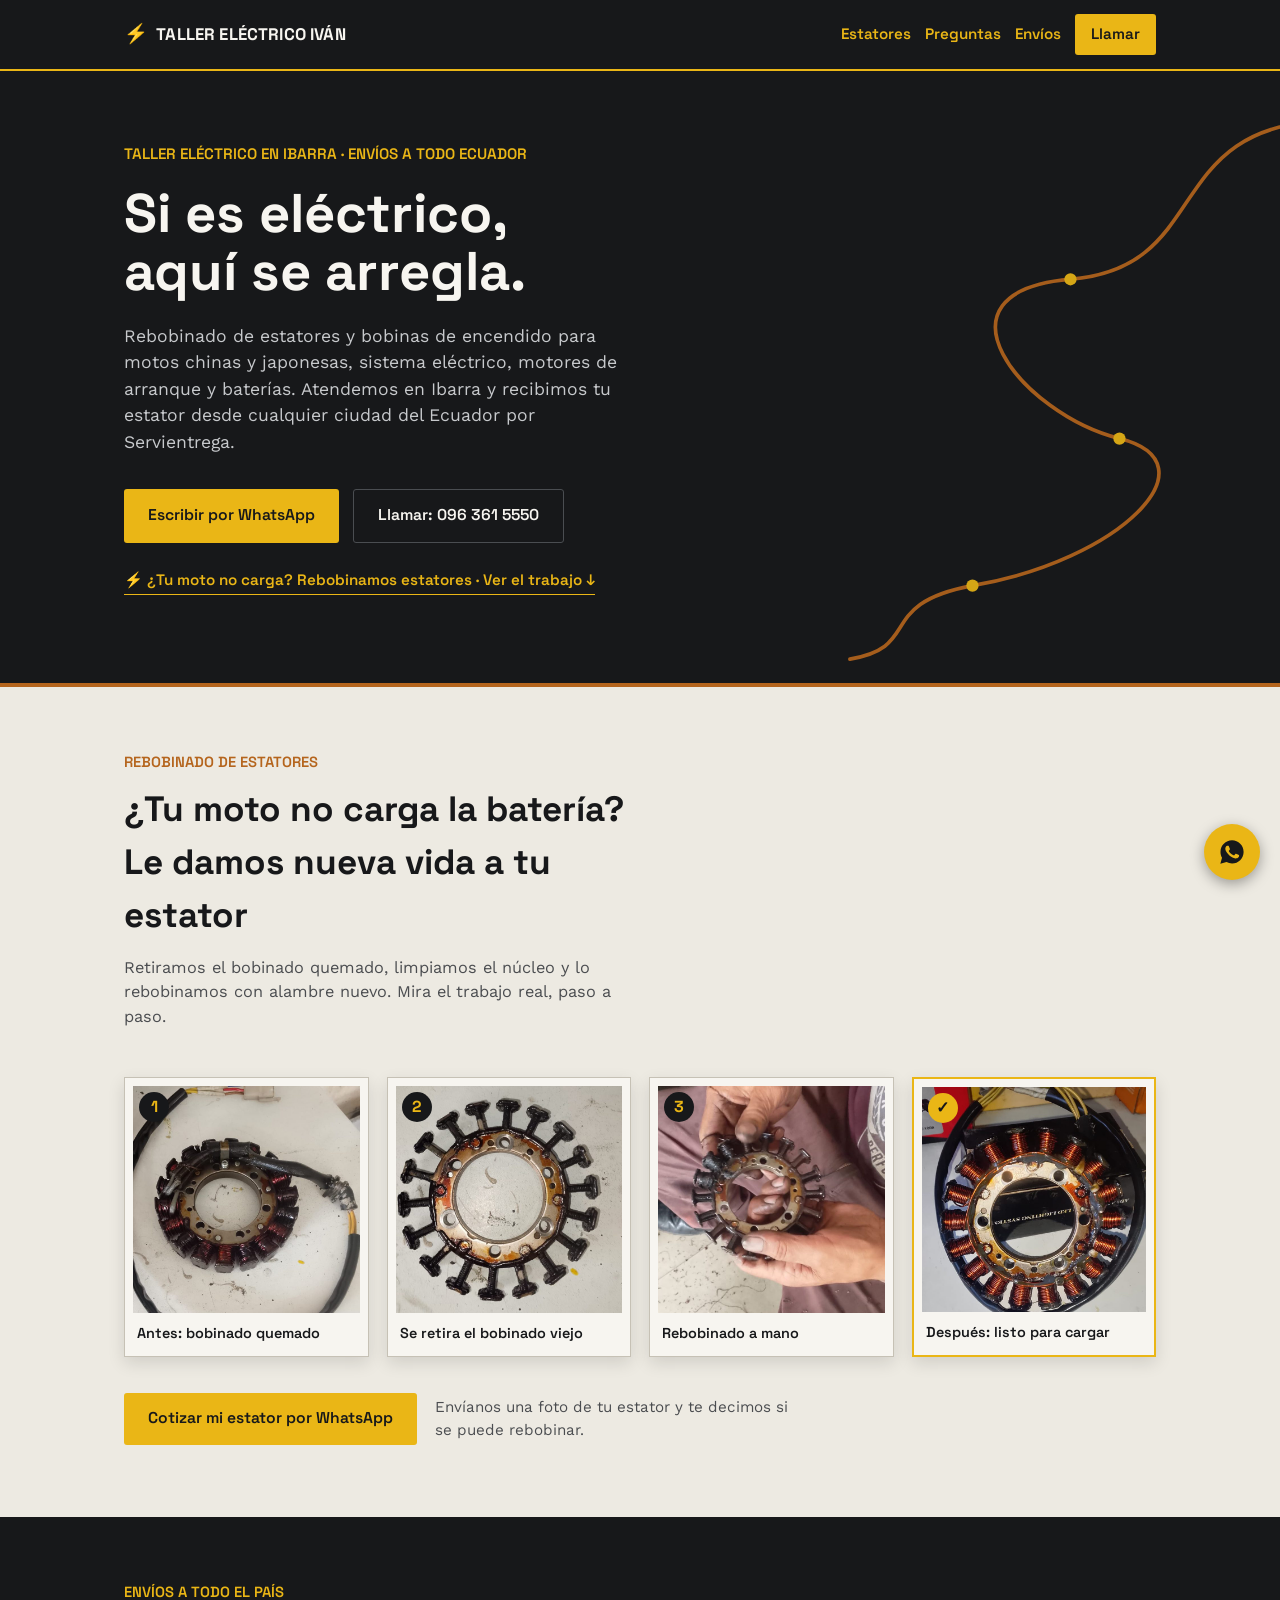
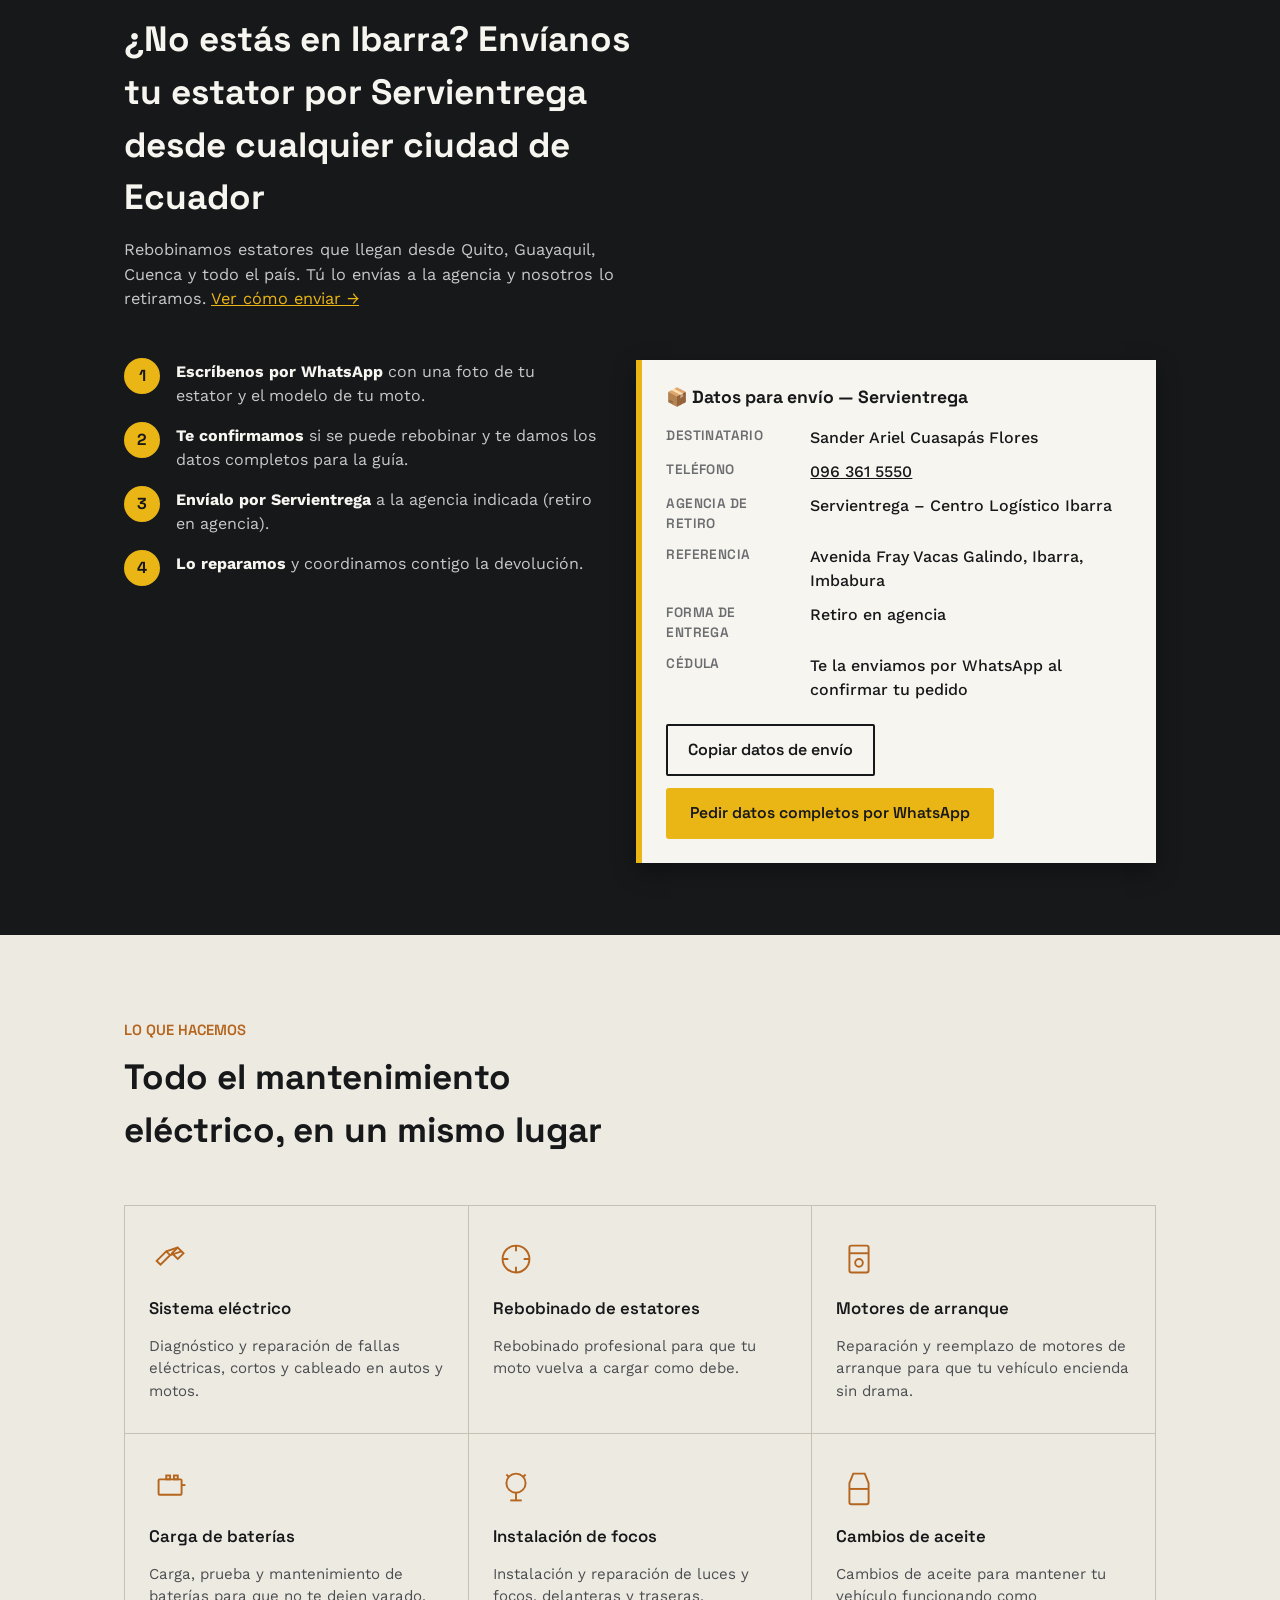
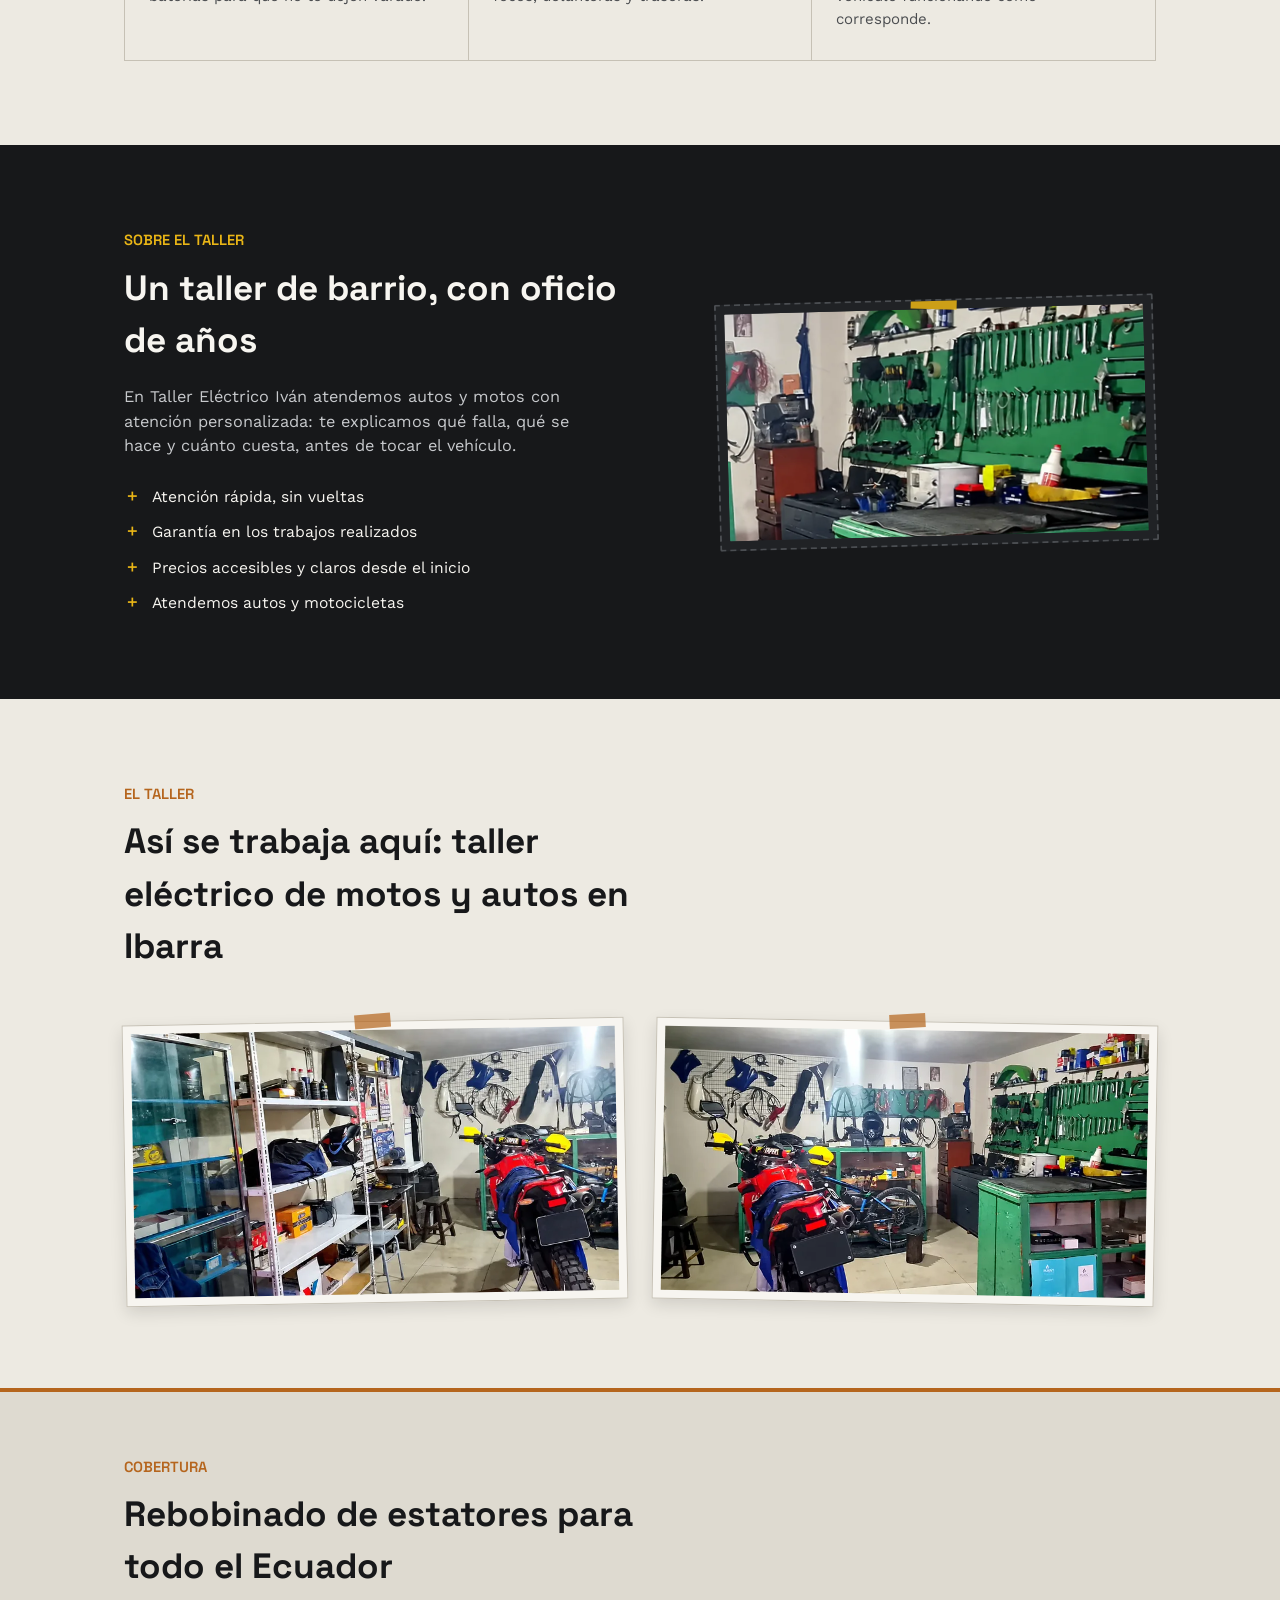
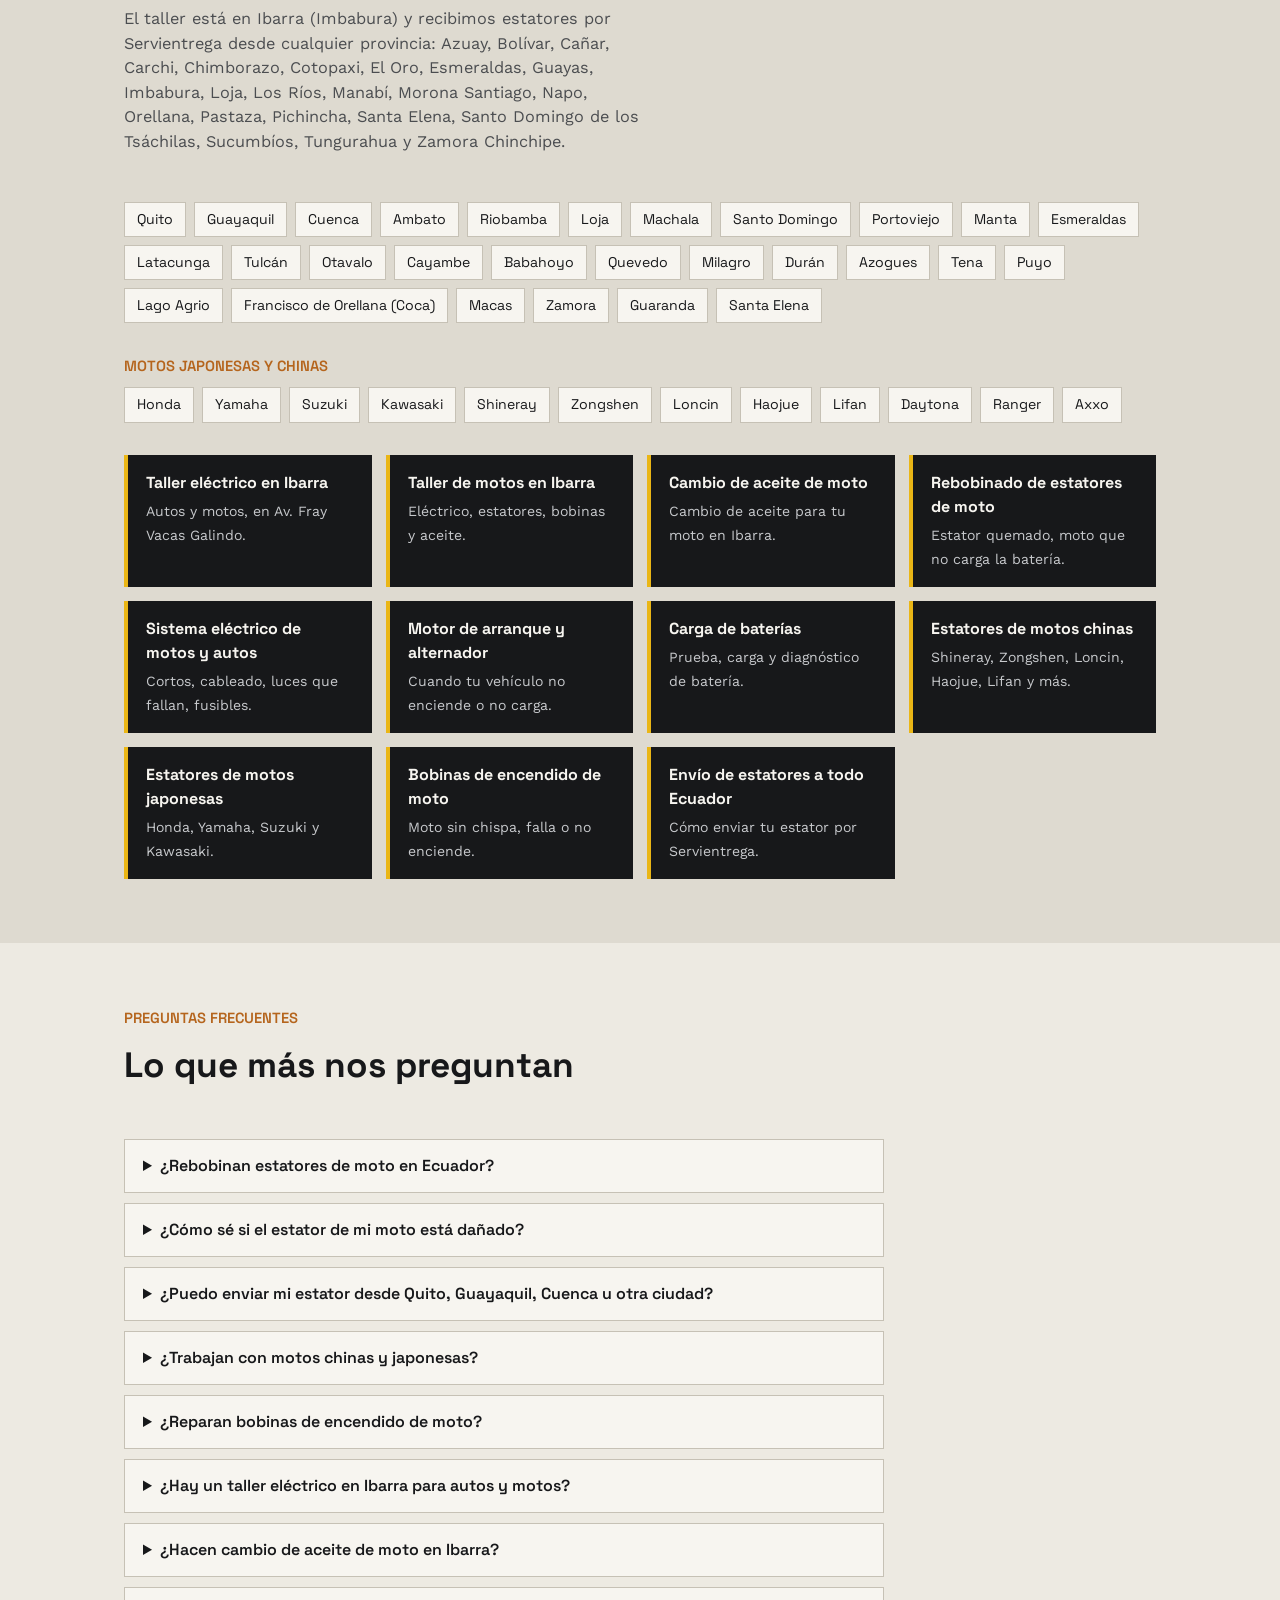
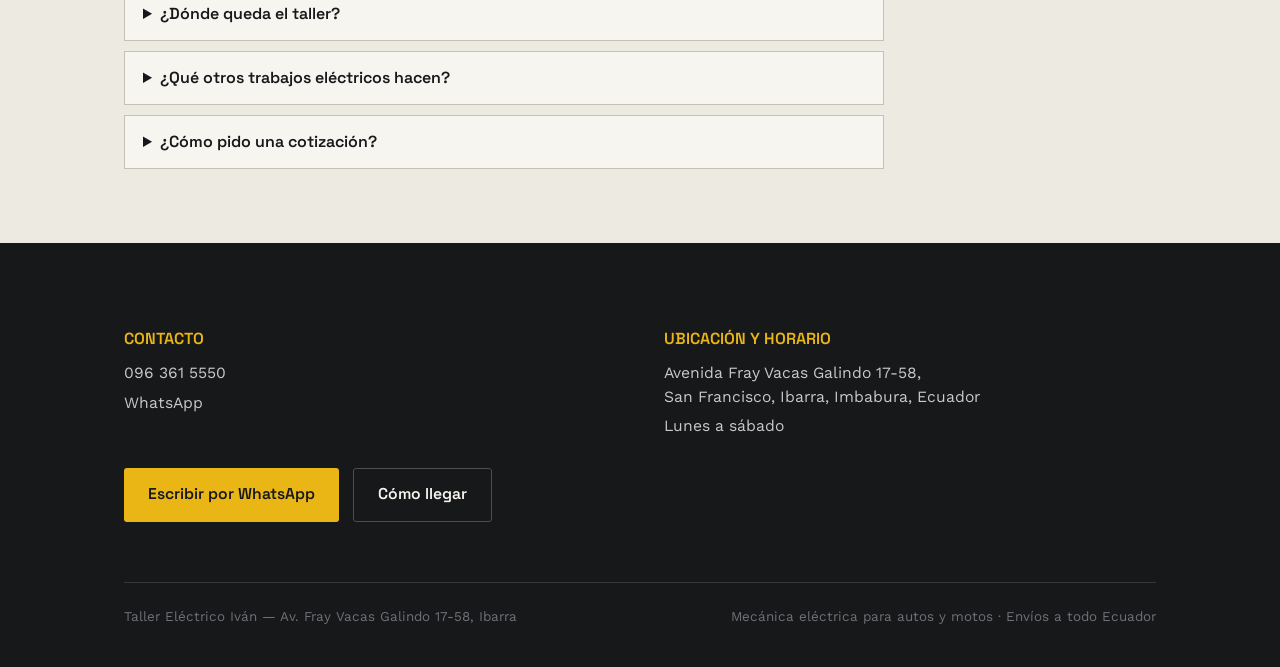
==== index.html @ 67269147 "Add files via upload" ====
<!DOCTYPE html>
<html lang="es">
<head>
<meta charset="UTF-8">
<meta name="viewport" content="width=device-width, initial-scale=1, viewport-fit=cover">
<title>Taller Eléctrico en Ibarra | Estatores, Bobinas y Aceite de Moto – Todo Ecuador</title>
<meta name="description" content="Taller eléctrico en Ibarra para autos y motos: rebobinado de estatores y bobinas de encendido (motos chinas y japonesas), cambio de aceite, envíos a todo Ecuador. También sistema eléctrico, sistema eléctrico de autos y motos, motores de arranque, alternadores y baterías. WhatsApp 096 361 5550.">
<meta name="robots" content="index, follow, max-image-preview:large, max-snippet:-1, max-video-preview:-1">
<link rel="canonical" href="https://autocontrolelectricoivan.online/">
<link rel="alternate" hreflang="es-EC" href="https://autocontrolelectricoivan.online/">
<link rel="alternate" hreflang="x-default" href="https://autocontrolelectricoivan.online/">
<meta name="geo.region" content="EC-I">
<meta name="geo.placename" content="Ibarra, Imbabura, Ecuador">
<meta name="theme-color" content="#17181A">
<meta property="og:type" content="website">
<meta property="og:locale" content="es_EC">
<meta property="og:site_name" content="Taller Eléctrico Iván">
<meta property="og:title" content="Taller Eléctrico en Ibarra | Estatores, Bobinas y Aceite de Moto – Todo Ecuador">
<meta property="og:description" content="Taller eléctrico en Ibarra para autos y motos: rebobinado de estatores y bobinas de encendido (motos chinas y japonesas), cambio de aceite, envíos a todo Ecuador. También sistema eléctrico, sistema eléctrico de autos y motos, motores de arranque, alternadores y baterías. WhatsApp 096 361 5550.">
<meta property="og:url" content="https://autocontrolelectricoivan.online/">
<meta property="og:image" content="https://autocontrolelectricoivan.online/images/og-taller-electrico-ivan.jpg">
<meta property="og:image:width" content="1200">
<meta property="og:image:height" content="630">
<meta property="og:image:alt" content="Taller Eléctrico Iván en Ibarra, Ecuador: herramientas y repuestos para motos y autos">
<meta name="twitter:card" content="summary_large_image">
<meta name="twitter:title" content="Taller Eléctrico en Ibarra | Estatores, Bobinas y Aceite de Moto – Todo Ecuador">
<meta name="twitter:description" content="Taller eléctrico en Ibarra para autos y motos: rebobinado de estatores y bobinas de encendido (motos chinas y japonesas), cambio de aceite, envíos a todo Ecuador. También sistema eléctrico, sistema eléctrico de autos y motos, motores de arranque, alternadores y baterías. WhatsApp 096 361 5550.">
<meta name="twitter:image" content="https://autocontrolelectricoivan.online/images/og-taller-electrico-ivan.jpg">
<link rel="icon" href="data:image/svg+xml,<svg xmlns=%22http://www.w3.org/2000/svg%22 viewBox=%220 0 100 100%22><text y=%22.9em%22 font-size=%2290%22>⚡</text></svg>">
<link rel="preconnect" href="https://fonts.googleapis.com">
<link rel="preconnect" href="https://fonts.gstatic.com" crossorigin>
<link href="https://fonts.googleapis.com/css2?family=Space+Grotesk:wght@500;600;700&family=Work+Sans:wght@400;500;600&display=swap" rel="stylesheet">
<link rel="stylesheet" href="style.css">
<script type="application/ld+json">{"@context":"https://schema.org","@graph":[{"@type":["AutoRepair","LocalBusiness"],"@id":"https://autocontrolelectricoivan.online/#negocio","name":"Taller Eléctrico Iván","alternateName":["Auto Control Eléctrico Iván","Taller Eléctrico Iván Ibarra"],"description":"Taller de mecánica eléctrica para autos y motos en Ibarra, Ecuador: rebobinado de estatores de moto con envíos a todo el país, sistema eléctrico, motores de arranque, alternadores, baterías, focos y cambios de aceite.","url":"https://autocontrolelectricoivan.online/","image":"https://autocontrolelectricoivan.online/images/og-taller-electrico-ivan.jpg","telephone":"+593963615550","priceRange":"$","address":{"@type":"PostalAddress","streetAddress":"Avenida Fray Vacas Galindo 17-58, San Francisco","addressLocality":"Ibarra","addressRegion":"Imbabura","addressCountry":"EC"},"areaServed":[{"@type":"City","name":"Ibarra"},{"@type":"Country","name":"Ecuador"},{"@type":"City","name":"Otavalo"},{"@type":"City","name":"Cotacachi"},{"@type":"City","name":"Atuntaqui"},{"@type":"City","name":"Urcuquí"},{"@type":"City","name":"Pimampiro"},{"@type":"City","name":"Tulcán"},{"@type":"City","name":"Cayambe"},{"@type":"AdministrativeArea","name":"Azuay, Ecuador"},{"@type":"AdministrativeArea","name":"Bolívar, Ecuador"},{"@type":"AdministrativeArea","name":"Cañar, Ecuador"},{"@type":"AdministrativeArea","name":"Carchi, Ecuador"},{"@type":"AdministrativeArea","name":"Chimborazo, Ecuador"},{"@type":"AdministrativeArea","name":"Cotopaxi, Ecuador"},{"@type":"AdministrativeArea","name":"El Oro, Ecuador"},{"@type":"AdministrativeArea","name":"Esmeraldas, Ecuador"},{"@type":"AdministrativeArea","name":"Guayas, Ecuador"},{"@type":"AdministrativeArea","name":"Imbabura, Ecuador"},{"@type":"AdministrativeArea","name":"Loja, Ecuador"},{"@type":"AdministrativeArea","name":"Los Ríos, Ecuador"},{"@type":"AdministrativeArea","name":"Manabí, Ecuador"},{"@type":"AdministrativeArea","name":"Morona Santiago, Ecuador"},{"@type":"AdministrativeArea","name":"Napo, Ecuador"},{"@type":"AdministrativeArea","name":"Orellana, Ecuador"},{"@type":"AdministrativeArea","name":"Pastaza, Ecuador"},{"@type":"AdministrativeArea","name":"Pichincha, Ecuador"},{"@type":"AdministrativeArea","name":"Santa Elena, Ecuador"},{"@type":"AdministrativeArea","name":"Santo Domingo de los Tsáchilas, Ecuador"},{"@type":"AdministrativeArea","name":"Sucumbíos, Ecuador"},{"@type":"AdministrativeArea","name":"Tungurahua, Ecuador"},{"@type":"AdministrativeArea","name":"Zamora Chinchipe, Ecuador"}],"knowsAbout":["Taller eléctrico en Ibarra","Cambio de aceite de moto","Rebobinado de estatores de moto","Estatores de motos chinas","Estatores de motos japonesas","Bobinas de encendido de moto","Sistema eléctrico de motos","Sistema eléctrico automotriz","Motores de arranque","Alternadores","Carga de baterías"],"hasOfferCatalog":{"@type":"OfferCatalog","name":"Servicios de mecánica eléctrica","itemListElement":[{"@type":"Offer","itemOffered":{"@type":"Service","name":"Rebobinado de estatores de moto","url":"https://autocontrolelectricoivan.online/rebobinado-de-estatores-motos-ecuador"}},{"@type":"Offer","itemOffered":{"@type":"Service","name":"Cambio de aceite de moto","url":"https://autocontrolelectricoivan.online/cambio-de-aceite-motos-ibarra"}},{"@type":"Offer","itemOffered":{"@type":"Service","name":"Estatores de motos chinas","url":"https://autocontrolelectricoivan.online/estatores-motos-chinas-ecuador"}},{"@type":"Offer","itemOffered":{"@type":"Service","name":"Estatores de motos japonesas","url":"https://autocontrolelectricoivan.online/estatores-motos-japonesas-honda-yamaha-suzuki"}},{"@type":"Offer","itemOffered":{"@type":"Service","name":"Bobinas de encendido de moto","url":"https://autocontrolelectricoivan.online/bobinas-de-encendido-motos-ecuador"}},{"@type":"Offer","itemOffered":{"@type":"Service","name":"Reparación del sistema eléctrico de motos y autos","url":"https://autocontrolelectricoivan.online/reparacion-sistema-electrico-motos-autos-ibarra"}},{"@type":"Offer","itemOffered":{"@type":"Service","name":"Reparación de motores de arranque y alternadores","url":"https://autocontrolelectricoivan.online/motor-de-arranque-alternador-reparacion-ibarra"}},{"@type":"Offer","itemOffered":{"@type":"Service","name":"Carga y prueba de baterías","url":"https://autocontrolelectricoivan.online/carga-de-baterias-motos-autos-ibarra"}},{"@type":"Offer","itemOffered":{"@type":"Service","name":"Envíos de estatores a todo Ecuador por Servientrega","url":"https://autocontrolelectricoivan.online/envio-de-estatores-a-todo-ecuador"}}]}},{"@type":"WebSite","@id":"https://autocontrolelectricoivan.online/#web","url":"https://autocontrolelectricoivan.online/","name":"Taller Eléctrico Iván","inLanguage":"es-EC","publisher":{"@id":"https://autocontrolelectricoivan.online/#negocio"}}]}</script>
<script type="application/ld+json">{"@context":"https://schema.org","@type":"FAQPage","mainEntity":[{"@type":"Question","name":"¿Rebobinan estatores de moto en Ecuador?","acceptedAnswer":{"@type":"Answer","text":"Sí. En Taller Eléctrico Iván, en Ibarra, retiramos el bobinado quemado, limpiamos el núcleo y rebobinamos el estator con alambre nuevo. También recibimos estatores de otras ciudades por Servientrega."}},{"@type":"Question","name":"¿Cómo sé si el estator de mi moto está dañado?","acceptedAnswer":{"@type":"Answer","text":"Los síntomas más comunes son: la batería se descarga sola, las luces bajan de intensidad o parpadean, la moto se apaga o no enciende, y el regulador se calienta de más. Con una prueba de continuidad y voltaje se confirma si el estator tiene la falla."}},{"@type":"Question","name":"¿Puedo enviar mi estator desde Quito, Guayaquil, Cuenca u otra ciudad?","acceptedAnswer":{"@type":"Answer","text":"Sí. Atendemos a todo el Ecuador: nos escribes por WhatsApp con una foto del estator, confirmamos si se puede rebobinar, lo envías por Servientrega (retiro en agencia) y coordinamos la devolución."}},{"@type":"Question","name":"¿Trabajan con motos chinas y japonesas?","acceptedAnswer":{"@type":"Answer","text":"Sí. Rebobinamos estatores y revisamos bobinas de encendido de motos japonesas (Honda, Yamaha, Suzuki, Kawasaki) y chinas (Shineray, Zongshen, Loncin, Haojue, Lifan, Daytona, Ranger y otras)."}},{"@type":"Question","name":"¿Reparan bobinas de encendido de moto?","acceptedAnswer":{"@type":"Answer","text":"Sí. Si tu moto no tiene chispa, falla o no enciende, revisamos la bobina de encendido y te decimos si se repara o conviene cambiarla."}},{"@type":"Question","name":"¿Hay un taller eléctrico en Ibarra para autos y motos?","acceptedAnswer":{"@type":"Answer","text":"Sí. Taller Eléctrico Iván está en la Avenida Fray Vacas Galindo 17-58, sector San Francisco, Ibarra. Atendemos sistema eléctrico, arranques, alternadores, baterías, luces, estatores, bobinas y cambios de aceite."}},{"@type":"Question","name":"¿Hacen cambio de aceite de moto en Ibarra?","acceptedAnswer":{"@type":"Answer","text":"Sí, hacemos cambios de aceite para motos. Escríbenos por WhatsApp y te confirmamos qué aceites hay disponibles y el costo."}},{"@type":"Question","name":"¿Dónde queda el taller?","acceptedAnswer":{"@type":"Answer","text":"En Avenida Fray Vacas Galindo 17-58, San Francisco, Ibarra, Imbabura, Ecuador. Atendemos autos y motos en persona y estatores de todo el país por envío."}},{"@type":"Question","name":"¿Qué otros trabajos eléctricos hacen?","acceptedAnswer":{"@type":"Answer","text":"Reparación del sistema eléctrico de autos y motos (cortos y cableado), motores de arranque, alternadores, carga y prueba de baterías, instalación de focos y luces, pitos y cambios de aceite."}},{"@type":"Question","name":"¿Cómo pido una cotización?","acceptedAnswer":{"@type":"Answer","text":"Escríbenos por WhatsApp al 096 361 5550 con una foto de la pieza o del problema y el modelo de tu moto o carro. Te respondemos con el diagnóstico y el costo antes de reparar."}}]}</script>
</head>
<body>

<header class="nav">
  <div class="nav-inner">
    <a class="brand" href="/" style="text-decoration:none"><span class="bolt">⚡</span> TALLER ELÉCTRICO IVÁN</a>
    <a class="nav-link" href="#estatores">Estatores</a>
    <a class="nav-link nav-env" href="#preguntas">Preguntas</a>
    <a class="nav-link nav-env" href="#envios">Envíos</a>
    <a class="nav-call" href="tel:+593963615550">Llamar</a>
  </div>
</header>

<section class="hero pegboard">
  <div class="wrap hero-inner">
    <div class="eyebrow">TALLER ELÉCTRICO EN IBARRA · ENVÍOS A TODO ECUADOR</div>
    <h1 class="hero-title">Si es eléctrico, aquí se arregla.</h1>
    <p class="hero-sub">Rebobinado de estatores y bobinas de encendido para motos chinas y japonesas, sistema eléctrico, motores de arranque y baterías. Atendemos en Ibarra y recibimos tu estator desde cualquier ciudad del Ecuador por Servientrega.</p>
    <div class="hero-ctas">
      <a class="btn btn-primary" href="https://wa.me/593963615550?text=Hola%2C%20vengo%20de%20la%20p%C3%A1gina%20web%20y%20quiero%20consultar%20sobre%20un%20servicio" target="_blank" rel="noopener">Escribir por WhatsApp</a>
      <a class="btn btn-outline" href="tel:+593963615550">Llamar: 096 361 5550</a>
    </div>
    <a class="hero-stator" href="#estatores">⚡ ¿Tu moto no carga? Rebobinamos estatores · Ver el trabajo ↓</a>
  </div>
  <svg class="wire-svg" viewBox="0 0 400 500" preserveAspectRatio="xMaxYMid meet" xmlns="http://www.w3.org/2000/svg">
    <path class="wire-path" d="M 400 40 C 250 40, 300 160, 180 170 C 60 180, 140 280, 220 300 C 300 320, 220 400, 100 420 C 20 435, 60 470, 0 480"
      fill="none" stroke="#B5651D" stroke-width="3" stroke-linecap="round"/>
    <circle cx="180" cy="170" r="5" fill="#EAB616"/>
    <circle cx="220" cy="300" r="5" fill="#EAB616"/>
    <circle cx="100" cy="420" r="5" fill="#EAB616"/>
  </svg>
</section>

<section class="estatores" id="estatores">
  <div class="wrap">
    <div class="section-head">
      <div class="section-tag">REBOBINADO DE ESTATORES</div>
      <h2>¿Tu moto no carga la batería? Le damos nueva vida a tu estator</h2>
      <p class="est-lead">Retiramos el bobinado quemado, limpiamos el núcleo y lo rebobinamos con alambre nuevo. Mira el trabajo real, paso a paso.</p>
    </div>
    <div class="est-steps">
      <figure class="est-step"><span class="est-num">1</span><img src="images/estator-antes.jpg" alt="Estator de moto con el bobinado quemado antes del rebobinado" width="800" height="800" loading="eager"><figcaption>Antes: bobinado quemado</figcaption></figure>
      <figure class="est-step"><span class="est-num">2</span><img src="images/estator-desmontado.jpg" alt="Núcleo del estator limpio, sin el bobinado viejo" width="800" height="800" loading="lazy"><figcaption>Se retira el bobinado viejo</figcaption></figure>
      <figure class="est-step"><span class="est-num">3</span><img src="images/estator-proceso.jpg" alt="Manos del técnico trabajando en el rebobinado del estator" width="800" height="800" loading="lazy"><figcaption>Rebobinado a mano</figcaption></figure>
      <figure class="est-step est-final"><span class="est-num">✓</span><img src="images/estator-despues.jpg" alt="Estator rebobinado con alambre de cobre nuevo" width="800" height="800" loading="lazy"><figcaption>Después: listo para cargar</figcaption></figure>
    </div>
    <div class="est-cta">
      <a class="btn btn-primary" href="https://wa.me/593963615550?text=Hola%2C%20vengo%20de%20la%20p%C3%A1gina%20web%20y%20quiero%20que%20me%20rebobinen%20un%20estator" target="_blank" rel="noopener">Cotizar mi estator por WhatsApp</a>
      <span class="est-note">Envíanos una foto de tu estator y te decimos si se puede rebobinar.</span>
    </div>
  </div>
</section>

<section class="envios" id="envios">
  <div class="wrap">
    <div class="section-head">
      <div class="section-tag">ENVÍOS A TODO EL PAÍS</div>
      <h2>¿No estás en Ibarra? Envíanos tu estator por Servientrega desde cualquier ciudad de Ecuador</h2>
      <p class="est-lead">Rebobinamos estatores que llegan desde Quito, Guayaquil, Cuenca y todo el país. Tú lo envías a la agencia y nosotros lo retiramos. <a href="/envio-de-estatores-a-todo-ecuador" style="color:var(--amber)">Ver cómo enviar →</a></p>
    </div>
    <div class="env-grid">
      <ol class="env-steps">
        <li><strong>Escríbenos por WhatsApp</strong> con una foto de tu estator y el modelo de tu moto.</li>
        <li><strong>Te confirmamos</strong> si se puede rebobinar y te damos los datos completos para la guía.</li>
        <li><strong>Envíalo por Servientrega</strong> a la agencia indicada (retiro en agencia).</li>
        <li><strong>Lo reparamos</strong> y coordinamos contigo la devolución.</li>
      </ol>
      <div class="env-card" id="env-card">
        <h3>📦 Datos para envío — Servientrega</h3>
        <dl>
          <dt>Destinatario</dt><dd>Sander Ariel Cuasapás Flores</dd>
          <dt>Teléfono</dt><dd><a href="tel:+593963615550">096 361 5550</a></dd>
          <dt>Agencia de retiro</dt><dd>Servientrega – Centro Logístico Ibarra</dd>
          <dt>Referencia</dt><dd>Avenida Fray Vacas Galindo, Ibarra, Imbabura</dd>
          <dt>Forma de entrega</dt><dd>Retiro en agencia</dd>
          <dt>Cédula</dt><dd>Te la enviamos por WhatsApp al confirmar tu pedido</dd>
        </dl>
        <div class="env-actions">
          <button type="button" class="btn btn-outline-dark" id="copy-env">Copiar datos de envío</button>
          <a class="btn btn-primary" href="https://wa.me/593963615550?text=Hola%2C%20vengo%20de%20la%20p%C3%A1gina%20web%20y%20quiero%20enviar%20un%20estator%20por%20Servientrega.%20%C2%BFMe%20confirman%20los%20datos%3F" target="_blank" rel="noopener">Pedir datos completos por WhatsApp</a>
        </div>
      </div>
    </div>
  </div>
</section>

<section class="services">
  <div class="wrap">
    <div class="section-head">
      <div class="section-tag">LO QUE HACEMOS</div>
      <h2>Todo el mantenimiento eléctrico, en un mismo lugar</h2>
    </div>
    <div class="services-grid">

      <div class="service-card">
        <div class="tool-outline">
          <svg viewBox="0 0 48 48" fill="none" stroke="#B5651D" stroke-width="2"><path d="M8 26 L18 16 L22 20 L12 30 Z"/><path d="M24 18 L30 12 L36 18 L30 24 Z"/><line x1="18" y1="16" x2="30" y2="12"/><line x1="22" y1="20" x2="34" y2="16"/></svg>
        </div>
        <h3><a href="/reparacion-sistema-electrico-motos-autos-ibarra" style="text-decoration:none">Sistema eléctrico</a></h3>
        <p>Diagnóstico y reparación de fallas eléctricas, cortos y cableado en autos y motos.</p>
      </div>

      <div class="service-card">
        <div class="tool-outline">
          <svg viewBox="0 0 48 48" fill="none" stroke="#B5651D" stroke-width="2"><circle cx="24" cy="24" r="14"/><path d="M24 10 v6 M24 32 v6 M10 24 h6 M32 24 h6"/></svg>
        </div>
        <h3><a href="/rebobinado-de-estatores-motos-ecuador" style="text-decoration:none">Rebobinado de estatores</a></h3>
        <p>Rebobinado profesional para que tu moto vuelva a cargar como debe.</p>
      </div>

      <div class="service-card">
        <div class="tool-outline">
          <svg viewBox="0 0 48 48" fill="none" stroke="#B5651D" stroke-width="2"><rect x="14" y="10" width="20" height="28" rx="2"/><line x1="14" y1="18" x2="34" y2="18"/><circle cx="24" cy="28" r="4"/></svg>
        </div>
        <h3><a href="/motor-de-arranque-alternador-reparacion-ibarra" style="text-decoration:none">Motores de arranque</a></h3>
        <p>Reparación y reemplazo de motores de arranque para que tu vehículo encienda sin drama.</p>
      </div>

      <div class="service-card">
        <div class="tool-outline">
          <svg viewBox="0 0 48 48" fill="none" stroke="#B5651D" stroke-width="2"><rect x="10" y="16" width="24" height="16" rx="1"/><rect x="18" y="12" width="4" height="4"/><rect x="26" y="12" width="4" height="4"/><line x1="34" y1="22" x2="38" y2="22"/></svg>
        </div>
        <h3><a href="/carga-de-baterias-motos-autos-ibarra" style="text-decoration:none">Carga de baterías</a></h3>
        <p>Carga, prueba y mantenimiento de baterías para que no te dejen varado.</p>
      </div>

      <div class="service-card">
        <div class="tool-outline">
          <svg viewBox="0 0 48 48" fill="none" stroke="#B5651D" stroke-width="2"><circle cx="24" cy="20" r="10"/><line x1="24" y1="30" x2="24" y2="38"/><line x1="18" y1="38" x2="30" y2="38"/><line x1="17" y1="14" x2="14" y2="11"/><line x1="31" y1="14" x2="34" y2="11"/></svg>
        </div>
        <h3>Instalación de focos</h3>
        <p>Instalación y reparación de luces y focos, delanteras y traseras.</p>
      </div>

      <div class="service-card">
        <div class="tool-outline">
          <svg viewBox="0 0 48 48" fill="none" stroke="#B5651D" stroke-width="2"><path d="M18 10 h12 l4 10 v20 a2 2 0 0 1 -2 2 h-16 a2 2 0 0 1 -2 -2 v-20 z"/><line x1="14" y1="26" x2="34" y2="26"/></svg>
        </div>
        <h3>Cambios de aceite</h3>
        <p>Cambios de aceite para mantener tu vehículo funcionando como corresponde.</p>
      </div>

    </div>
  </div>
</section>

<section class="about pegboard">
  <div class="wrap about-grid">
    <div class="about-text">
      <div class="section-tag" style="color:var(--amber)">SOBRE EL TALLER</div>
      <h2 style="color:var(--white)">Un taller de barrio, con oficio de años</h2>
      <p>En Taller Eléctrico Iván atendemos autos y motos con atención personalizada: te explicamos qué falla, qué se hace y cuánto cuesta, antes de tocar el vehículo.</p>
      <div class="about-list">
        <div class="about-list-item"><span class="mark">＋</span> Atención rápida, sin vueltas</div>
        <div class="about-list-item"><span class="mark">＋</span> Garantía en los trabajos realizados</div>
        <div class="about-list-item"><span class="mark">＋</span> Precios accesibles y claros desde el inicio</div>
        <div class="about-list-item"><span class="mark">＋</span> Atendemos autos y motocicletas</div>
      </div>
    </div>
    <figure class="photo-slot"><picture><source type="image/webp" srcset="images/taller-ibarra-banco-herramientas.webp"><img src="images/taller-ibarra-banco-herramientas.jpg" alt="Banco de trabajo y tablero de herramientas del Taller Eléctrico Iván en Ibarra, Ecuador" width="900" height="506" loading="lazy"></picture></figure>
  </div>
</section>

<section class="gallery">
  <div class="wrap">
    <div class="section-head">
      <div class="section-tag">EL TALLER</div>
      <h2>Así se trabaja aquí: taller eléctrico de motos y autos en Ibarra</h2>
    </div>
    <div class="gallery-row">
      <figure class="gallery-slot"><picture><source type="image/webp" srcset="images/taller-electrico-motos-ecuador-repuestos-estantes-800.webp 800w, images/taller-electrico-motos-ecuador-repuestos-estantes.webp 1672w" sizes="(max-width:560px) 92vw, 520px"><img src="images/taller-electrico-motos-ecuador-repuestos-estantes.jpg" srcset="images/taller-electrico-motos-ecuador-repuestos-estantes-800.jpg 800w, images/taller-electrico-motos-ecuador-repuestos-estantes.jpg 1672w" sizes="(max-width:560px) 92vw, 520px" alt="Taller eléctrico de motos en Ibarra, Ecuador: estantes con repuestos, aceites y accesorios, y una moto en revisión" width="1672" height="941" loading="lazy"></picture></figure>
      <figure class="gallery-slot"><picture><source type="image/webp" srcset="images/taller-electrico-motos-ecuador-herramientas-800.webp 800w, images/taller-electrico-motos-ecuador-herramientas.webp 1672w" sizes="(max-width:560px) 92vw, 520px"><img src="images/taller-electrico-motos-ecuador-herramientas.jpg" srcset="images/taller-electrico-motos-ecuador-herramientas-800.jpg 800w, images/taller-electrico-motos-ecuador-herramientas.jpg 1672w" sizes="(max-width:560px) 92vw, 520px" alt="Tablero de herramientas y banco de trabajo del taller de mecánica eléctrica para motos y autos en Ibarra" width="1672" height="941" loading="lazy"></picture></figure>
    </div>
  </div>
</section>

<section class="cobertura" id="cobertura">
  <div class="wrap">
    <div class="section-head">
      <div class="section-tag">COBERTURA</div>
      <h2>Rebobinado de estatores para todo el Ecuador</h2>
      <p class="est-lead">El taller está en Ibarra (Imbabura) y recibimos estatores por Servientrega desde cualquier provincia: Azuay, Bolívar, Cañar, Carchi, Chimborazo, Cotopaxi, El Oro, Esmeraldas, Guayas, Imbabura, Loja, Los Ríos, Manabí, Morona Santiago, Napo, Orellana, Pastaza, Pichincha, Santa Elena, Santo Domingo de los Tsáchilas, Sucumbíos, Tungurahua y Zamora Chinchipe.</p>
    </div>
    <ul class="chips"><li>Quito</li><li>Guayaquil</li><li>Cuenca</li><li>Ambato</li><li>Riobamba</li><li>Loja</li><li>Machala</li><li>Santo Domingo</li><li>Portoviejo</li><li>Manta</li><li>Esmeraldas</li><li>Latacunga</li><li>Tulcán</li><li>Otavalo</li><li>Cayambe</li><li>Babahoyo</li><li>Quevedo</li><li>Milagro</li><li>Durán</li><li>Azogues</li><li>Tena</li><li>Puyo</li><li>Lago Agrio</li><li>Francisco de Orellana (Coca)</li><li>Macas</li><li>Zamora</li><li>Guaranda</li><li>Santa Elena</li></ul>
    <div class="section-tag" style="margin:8px 0 10px">MOTOS JAPONESAS Y CHINAS</div>
    <ul class="chips"><li>Honda</li><li>Yamaha</li><li>Suzuki</li><li>Kawasaki</li><li>Shineray</li><li>Zongshen</li><li>Loncin</li><li>Haojue</li><li>Lifan</li><li>Daytona</li><li>Ranger</li><li>Axxo</li></ul>
    <div class="svc-links"><a class="svc-link" href="/taller-electrico-en-ibarra"><strong>Taller eléctrico en Ibarra</strong><span>Autos y motos, en Av. Fray Vacas Galindo.</span></a><a class="svc-link" href="/taller-de-motos-ibarra"><strong>Taller de motos en Ibarra</strong><span>Eléctrico, estatores, bobinas y aceite.</span></a><a class="svc-link" href="/cambio-de-aceite-motos-ibarra"><strong>Cambio de aceite de moto</strong><span>Cambio de aceite para tu moto en Ibarra.</span></a><a class="svc-link" href="/rebobinado-de-estatores-motos-ecuador"><strong>Rebobinado de estatores de moto</strong><span>Estator quemado, moto que no carga la batería.</span></a><a class="svc-link" href="/reparacion-sistema-electrico-motos-autos-ibarra"><strong>Sistema eléctrico de motos y autos</strong><span>Cortos, cableado, luces que fallan, fusibles.</span></a><a class="svc-link" href="/motor-de-arranque-alternador-reparacion-ibarra"><strong>Motor de arranque y alternador</strong><span>Cuando tu vehículo no enciende o no carga.</span></a><a class="svc-link" href="/carga-de-baterias-motos-autos-ibarra"><strong>Carga de baterías</strong><span>Prueba, carga y diagnóstico de batería.</span></a><a class="svc-link" href="/estatores-motos-chinas-ecuador"><strong>Estatores de motos chinas</strong><span>Shineray, Zongshen, Loncin, Haojue, Lifan y más.</span></a><a class="svc-link" href="/estatores-motos-japonesas-honda-yamaha-suzuki"><strong>Estatores de motos japonesas</strong><span>Honda, Yamaha, Suzuki y Kawasaki.</span></a><a class="svc-link" href="/bobinas-de-encendido-motos-ecuador"><strong>Bobinas de encendido de moto</strong><span>Moto sin chispa, falla o no enciende.</span></a><a class="svc-link" href="/envio-de-estatores-a-todo-ecuador"><strong>Envío de estatores a todo Ecuador</strong><span>Cómo enviar tu estator por Servientrega.</span></a></div>
  </div>
</section>

<section class="faq" id="preguntas">
  <div class="wrap">
    <div class="section-head">
      <div class="section-tag">PREGUNTAS FRECUENTES</div>
      <h2>Lo que más nos preguntan</h2>
    </div>
    <details class="faq-item"><summary>¿Rebobinan estatores de moto en Ecuador?</summary><p>Sí. En Taller Eléctrico Iván, en Ibarra, retiramos el bobinado quemado, limpiamos el núcleo y rebobinamos el estator con alambre nuevo. También recibimos estatores de otras ciudades por Servientrega.</p></details><details class="faq-item"><summary>¿Cómo sé si el estator de mi moto está dañado?</summary><p>Los síntomas más comunes son: la batería se descarga sola, las luces bajan de intensidad o parpadean, la moto se apaga o no enciende, y el regulador se calienta de más. Con una prueba de continuidad y voltaje se confirma si el estator tiene la falla.</p></details><details class="faq-item"><summary>¿Puedo enviar mi estator desde Quito, Guayaquil, Cuenca u otra ciudad?</summary><p>Sí. Atendemos a todo el Ecuador: nos escribes por WhatsApp con una foto del estator, confirmamos si se puede rebobinar, lo envías por Servientrega (retiro en agencia) y coordinamos la devolución.</p></details><details class="faq-item"><summary>¿Trabajan con motos chinas y japonesas?</summary><p>Sí. Rebobinamos estatores y revisamos bobinas de encendido de motos japonesas (Honda, Yamaha, Suzuki, Kawasaki) y chinas (Shineray, Zongshen, Loncin, Haojue, Lifan, Daytona, Ranger y otras).</p></details><details class="faq-item"><summary>¿Reparan bobinas de encendido de moto?</summary><p>Sí. Si tu moto no tiene chispa, falla o no enciende, revisamos la bobina de encendido y te decimos si se repara o conviene cambiarla.</p></details><details class="faq-item"><summary>¿Hay un taller eléctrico en Ibarra para autos y motos?</summary><p>Sí. Taller Eléctrico Iván está en la Avenida Fray Vacas Galindo 17-58, sector San Francisco, Ibarra. Atendemos sistema eléctrico, arranques, alternadores, baterías, luces, estatores, bobinas y cambios de aceite.</p></details><details class="faq-item"><summary>¿Hacen cambio de aceite de moto en Ibarra?</summary><p>Sí, hacemos cambios de aceite para motos. Escríbenos por WhatsApp y te confirmamos qué aceites hay disponibles y el costo.</p></details><details class="faq-item"><summary>¿Dónde queda el taller?</summary><p>En Avenida Fray Vacas Galindo 17-58, San Francisco, Ibarra, Imbabura, Ecuador. Atendemos autos y motos en persona y estatores de todo el país por envío.</p></details><details class="faq-item"><summary>¿Qué otros trabajos eléctricos hacen?</summary><p>Reparación del sistema eléctrico de autos y motos (cortos y cableado), motores de arranque, alternadores, carga y prueba de baterías, instalación de focos y luces, pitos y cambios de aceite.</p></details><details class="faq-item"><summary>¿Cómo pido una cotización?</summary><p>Escríbenos por WhatsApp al 096 361 5550 con una foto de la pieza o del problema y el modelo de tu moto o carro. Te respondemos con el diagnóstico y el costo antes de reparar.</p></details>
  </div>
</section>

<footer class="contact pegboard">
  <div class="wrap">
    <div class="contact-grid">
      <div class="contact-block">
        <h3>CONTACTO</h3>
        <p><a href="tel:+593963615550">096 361 5550</a></p>
        <p style="margin-top:6px"><a href="https://wa.me/593963615550" target="_blank" rel="noopener">WhatsApp</a></p>
      </div>
      <div class="contact-block">
        <h3>UBICACIÓN Y HORARIO</h3>
        <address style="font-style:normal"><p>Avenida Fray Vacas Galindo 17-58,<br>San Francisco, Ibarra, Imbabura, Ecuador</p></address>
        <p style="margin-top:6px">Lunes a sábado <!-- confirmar horario --></p>
      </div>
    </div>
    <div class="contact-ctas">
      <a class="btn btn-primary" href="https://wa.me/593963615550?text=Hola%2C%20vengo%20de%20la%20p%C3%A1gina%20web%20y%20quiero%20consultar%20sobre%20un%20servicio" target="_blank" rel="noopener">Escribir por WhatsApp</a>
      <a class="btn btn-outline" href="https://www.google.com/maps/search/?api=1&query=Avenida+Fray+Vacas+Galindo+17-58+San+Francisco+Ibarra+Ecuador" target="_blank" rel="noopener">Cómo llegar</a>
    </div>
    <div class="foot-note">
      <span>Taller Eléctrico Iván — Av. Fray Vacas Galindo 17-58, Ibarra</span>
      <span>Mecánica eléctrica para autos y motos · Envíos a todo Ecuador</span>
    </div>
  </div>
</footer>

<a class="float-wa" href="https://wa.me/593963615550?text=Hola%2C%20vengo%20de%20la%20p%C3%A1gina%20web%20y%20quiero%20consultar%20sobre%20un%20servicio" target="_blank" rel="noopener" aria-label="WhatsApp">
  <svg width="28" height="28" viewBox="0 0 24 24" fill="#17181A"><path d="M12.04 2C6.58 2 2.13 6.45 2.13 11.91c0 1.75.46 3.44 1.32 4.94L2 22l5.28-1.39a9.9 9.9 0 0 0 4.76 1.21h.01c5.46 0 9.9-4.45 9.9-9.91C21.95 6.45 17.5 2 12.04 2zm5.8 14.03c-.24.68-1.19 1.25-1.95 1.41-.52.11-1.2.2-3.48-.75-2.92-1.21-4.8-4.17-4.95-4.37-.14-.2-1.18-1.57-1.18-3 0-1.42.75-2.12 1.02-2.41.27-.29.59-.36.79-.36.2 0 .39 0 .56.01.18.01.42-.07.66.5.24.58.81 2 .88 2.15.07.15.12.32.02.52-.1.2-.15.32-.3.5-.15.17-.31.39-.44.52-.15.15-.3.31-.13.6.17.29.76 1.25 1.63 2.02 1.12 1 2.06 1.31 2.35 1.46.29.15.46.12.63-.07.17-.2.72-.84.91-1.13.19-.29.39-.24.65-.15.27.1 1.7.8 1.99.95.29.15.48.22.55.34.07.13.07.71-.17 1.39z"/></svg>
</a>

<script src="script.js"></script>
  <!-- Vercel Web Analytics (solo funciona una vez publicado en Vercel) -->
  <script>window.va = window.va || function () { (window.vaq = window.vaq || []).push(arguments); };</script>
  <script defer src="/_vercel/insights/script.js"></script>
</body>
</html>
---- style.css ----
:root {
  --charcoal: #17181A;
  --charcoal-2: #202225;
  --concrete: #DEDAD0;
  --concrete-2: #EDEAE2;
  --copper: #B5651D;
  --copper-light: #D68A45;
  --amber: #EAB616;
  --white: #F7F5F0;
  --steel: #8C9096;
  --ink: #17181A;
  --font-display: "Space Grotesk", "Arial Narrow", sans-serif;
  --font-body: "Work Sans", -apple-system, sans-serif;
  box-sizing: border-box;
  padding-top: env(safe-area-inset-top, 0px);
  padding-bottom: env(safe-area-inset-bottom, 0px);
}
html { scroll-padding-top: env(safe-area-inset-top, 0px); scroll-behavior: smooth; }

* { margin: 0; padding: 0; box-sizing: border-box; }
body {
  overflow-x: hidden;
  background: var(--concrete-2);
  color: var(--ink);
  font-family: var(--font-body);
  line-height: 1.5;
  -webkit-font-smoothing: antialiased;
}
img { max-width: 100%; height: auto; display: block; }
a { color: inherit; }
.wrap { max-width: 1080px; margin: 0 auto; padding: 0 24px; }

/* pegboard texture */
.pegboard {
  background-image: radial-gradient(circle, rgba(255,255,255,0.06) 1.4px, transparent 1.4px);
  background-size: 28px 28px;
}
.pegboard-light {
  background-image: radial-gradient(circle, rgba(23,24,26,0.08) 1.4px, transparent 1.4px);
  background-size: 28px 28px;
}

/* ---------- NAV ---------- */
header.nav {
  position: sticky; top: 0; z-index: 50;
  background: var(--charcoal);
  padding-top: env(safe-area-inset-top, 0px);
  border-bottom: 2px solid var(--amber);
}
.nav-inner {
  display: flex; align-items: center; justify-content: space-between;
  padding: 14px 24px;
  max-width: 1080px; margin: 0 auto;
}
.brand {
  font-family: var(--font-display);
  font-weight: 700;
  color: var(--white);
  font-size: 1.05rem;
  letter-spacing: 0.01em;
  display: flex; align-items: center; gap: 8px;
}
.brand .bolt { color: var(--amber); font-size: 1.2rem; }
.nav-call {
  font-family: var(--font-display);
  font-weight: 600;
  font-size: 0.95rem;
  color: var(--charcoal);
  background: var(--amber);
  padding: 9px 16px;
  border-radius: 3px;
  text-decoration: none;
  white-space: nowrap;
}

/* ---------- HERO ---------- */
.hero {
  background: var(--charcoal);
  color: var(--white);
  position: relative;
  overflow: hidden;
  padding: 72px 0 88px;
}
.hero-inner { position: relative; z-index: 2; }
.eyebrow {
  font-family: var(--font-display);
  color: var(--amber);
  font-size: 0.95rem;
  font-weight: 600;
  margin-bottom: 18px;
}
h1.hero-title {
  font-family: var(--font-display);
  font-weight: 700;
  font-size: clamp(2.1rem, 5.2vw, 3.4rem);
  line-height: 1.08;
  max-width: 14ch;
  color: var(--white);
}
.hero-sub {
  margin-top: 22px;
  font-size: 1.1rem;
  color: #C7C9CC;
  max-width: 46ch;
}
.hero-ctas { margin-top: 34px; display: flex; gap: 14px; flex-wrap: wrap; }
.btn {
  font-family: var(--font-display);
  font-weight: 600;
  font-size: 0.98rem;
  padding: 14px 24px;
  border-radius: 3px;
  text-decoration: none;
  display: inline-flex;
  align-items: center;
  gap: 8px;
  transition: transform 0.15s ease;
}
.btn:active { transform: scale(0.97); }
.btn-primary { background: var(--amber); color: var(--charcoal); }
.btn-outline { border: 1.5px solid #4A4D51; color: var(--white); }

.wire-svg {
  position: absolute;
  right: -60px;
  top: 0;
  height: 100%;
  width: 60%;
  opacity: 0.9;
  z-index: 1;
  pointer-events: none;
}
.wire-path {
  stroke-dasharray: 900;
  stroke-dashoffset: 900;
  animation: draw 2.2s ease forwards 0.3s;
}
@media (prefers-reduced-motion: reduce) {
  .wire-path { animation: none; stroke-dashoffset: 0; }
}
@keyframes draw { to { stroke-dashoffset: 0; } }

/* ---------- SERVICES ---------- */
section.services { padding: 84px 0; background: var(--concrete-2); }
.section-head { max-width: 52ch; margin-bottom: 48px; }
.section-tag {
  font-family: var(--font-display);
  color: var(--copper);
  font-weight: 600;
  font-size: 0.92rem;
  margin-bottom: 10px;
}
h2 {
  font-family: var(--font-display);
  font-weight: 700;
  font-size: clamp(1.6rem, 3.4vw, 2.2rem);
  color: var(--ink);
}
.services-grid {
  display: grid;
  grid-template-columns: repeat(3, 1fr);
  gap: 1px;
  background: #C6C1B5;
  border: 1px solid #C6C1B5;
}
.service-card {
  background: var(--concrete-2);
  padding: 30px 24px;
  display: flex;
  flex-direction: column;
  gap: 14px;
}
.tool-outline {
  width: 46px; height: 46px;
  display: flex; align-items: center; justify-content: center;
}
.tool-outline svg { width: 100%; height: 100%; }
.service-card h3 {
  font-family: var(--font-display);
  font-weight: 600;
  font-size: 1.05rem;
}
.service-card p { font-size: 0.94rem; color: #4B4D50; }
@media (max-width: 720px) {
  .services-grid { grid-template-columns: 1fr 1fr; }
}
@media (max-width: 460px) {
  .services-grid { grid-template-columns: 1fr; }
}

/* ---------- ABOUT ---------- */
section.about {
  background: var(--charcoal);
  color: var(--white);
  padding: 84px 0;
}
.about-grid {
  display: grid;
  grid-template-columns: 1.1fr 0.9fr;
  gap: 56px;
  align-items: center;
}
.about-text p { color: #C7C9CC; margin-top: 18px; font-size: 1.02rem; max-width: 48ch; }
.about-list { margin-top: 26px; display: flex; flex-direction: column; gap: 12px; }
.about-list-item {
  display: flex; gap: 12px; align-items: flex-start;
  font-size: 0.98rem; color: var(--white);
}
.about-list-item .mark { color: var(--amber); font-family: var(--font-display); font-weight: 700; }
.photo-slot {
  background: var(--charcoal-2);
  border: 2px dashed #4A4D51;
  border-radius: 2px;
  aspect-ratio: 16/9;
  overflow: hidden;
  padding: 8px;
  transform: rotate(-1.5deg);
  position: relative;
}
.photo-slot::before {
  content: "";
  position: absolute;
  top: -10px; left: 50%;
  transform: translateX(-50%) rotate(3deg);
  width: 46px; height: 18px;
  background: rgba(234,182,22,0.85);
}
.photo-slot img { width: 100%; height: 100%; object-fit: cover; border-radius: 1px; }
.photo-slot span { color: #6E7176; font-size: 0.88rem; font-family: var(--font-display); }
@media (max-width: 760px) {
  .about-grid { grid-template-columns: 1fr; }
}

/* ---------- GALLERY ---------- */
section.gallery { padding: 84px 0; background: var(--concrete-2); }
.gallery-row {
  display: grid;
  grid-template-columns: repeat(2, 1fr);
  gap: 28px;
  margin-top: 10px;
}
.gallery-slot {
  background: var(--white);
  border: 1px solid #C6C1B5;
  box-shadow: 0 6px 16px rgba(0,0,0,0.12);
  aspect-ratio: 16/9;
  padding: 8px;
  position: relative;
}
.gallery-slot:nth-child(2n) { transform: rotate(1deg); }
.gallery-slot:nth-child(2n+1) { transform: rotate(-1deg); }
.gallery-slot::before {
  content: "";
  position: absolute;
  top: -8px; left: 50%;
  transform: translateX(-50%) rotate(-4deg);
  width: 36px; height: 14px;
  background: rgba(181,101,29,0.7);
}
.gallery-slot img { width: 100%; height: 100%; object-fit: cover; }
.gallery-slot span { font-size: 0.82rem; color: #8B8577; font-family: var(--font-display); }
@media (max-width: 560px) {
  .gallery-row { grid-template-columns: 1fr; }
}

/* ---------- CONTACT ---------- */
footer.contact {
  background: var(--charcoal);
  color: var(--white);
  padding: 84px 0 40px;
}
.contact-grid {
  display: grid;
  grid-template-columns: 1fr 1fr;
  gap: 48px;
}
.contact-block h3 {
  font-family: var(--font-display);
  font-weight: 600;
  font-size: 1rem;
  color: var(--amber);
  margin-bottom: 10px;
}
.contact-block p, .contact-block a { color: #C7C9CC; font-size: 0.98rem; text-decoration: none; }
.contact-block a:hover { color: var(--amber); }
.contact-ctas { margin-top: 30px; display: flex; gap: 14px; flex-wrap: wrap; }
.foot-note {
  margin-top: 60px;
  padding-top: 24px;
  border-top: 1px solid #34373B;
  font-size: 0.84rem;
  color: #6E7176;
  display: flex;
  justify-content: space-between;
  flex-wrap: wrap;
  gap: 8px;
}
@media (max-width: 640px) {
  .contact-grid { grid-template-columns: 1fr; }
}

/* floating whatsapp */
.float-wa {
  position: fixed;
  bottom: calc(20px + env(safe-area-inset-bottom, 0px));
  right: 20px;
  background: #EAB616;
  color: var(--charcoal);
  width: 56px; height: 56px;
  border-radius: 50%;
  display: flex; align-items: center; justify-content: center;
  text-decoration: none;
  box-shadow: 0 4px 14px rgba(0,0,0,0.35);
  z-index: 60;
}

/* ---------- ESTATORES (destacado) ---------- */
.nav-link { margin-left: auto; margin-right: 14px; color: var(--amber); font-family: var(--font-display); font-weight: 600; font-size: 0.95rem; text-decoration: none; }
.hero-stator {
  display: inline-block; margin-top: 26px;
  font-family: var(--font-display); font-weight: 600; font-size: 0.95rem;
  color: var(--amber); text-decoration: none;
  border-bottom: 1.5px solid var(--amber); padding-bottom: 3px;
}
section.estatores { background: var(--concrete-2); padding: 64px 0 72px; border-top: 4px solid var(--copper); }
.est-lead { margin-top: 14px; color: #4B4D50; font-size: 1.02rem; }
.est-steps { display: grid; grid-template-columns: repeat(4, 1fr); gap: 18px; }
.est-step { position: relative; background: var(--white); padding: 8px 8px 0; border: 1px solid #C6C1B5; box-shadow: 0 6px 16px rgba(0,0,0,0.12); }
.est-step img { width: 100%; height: auto; aspect-ratio: 1/1; object-fit: cover; }
.est-step figcaption { font-family: var(--font-display); font-weight: 600; font-size: 0.9rem; padding: 10px 4px 12px; }
.est-num { position: absolute; top: 14px; left: 14px; z-index: 2; width: 30px; height: 30px; border-radius: 50%; background: var(--charcoal); color: var(--amber); font-family: var(--font-display); font-weight: 700; display: flex; align-items: center; justify-content: center; }
.est-final { border: 2px solid var(--amber); }
.est-final .est-num { background: var(--amber); color: var(--charcoal); }
.est-cta { margin-top: 36px; display: flex; align-items: center; gap: 18px; flex-wrap: wrap; }
.est-note { font-size: 0.95rem; color: #4B4D50; max-width: 40ch; }
@media (max-width: 820px) { .est-steps { grid-template-columns: 1fr 1fr; } }
@media (max-width: 380px) { .nav-link { display: none; } }

/* ---------- MÓVIL ---------- */
@media (max-width: 640px) {
  .wrap { padding: 0 18px; }
  .nav-inner { padding: 10px 16px; gap: 10px; }
  .brand { font-size: 0.82rem; gap: 6px; }
  .nav-link { margin-right: 8px; font-size: 0.88rem; }
  .nav-call { padding: 8px 12px; font-size: 0.88rem; }
  .hero { padding: 44px 0 56px; }
  h1.hero-title { max-width: none; }
  .hero-sub { font-size: 1rem; }
  .hero-ctas { flex-direction: column; }
  .hero-ctas .btn, .est-cta .btn, .contact-ctas .btn { width: 100%; justify-content: center; }
  .wire-svg { opacity: 0.25; width: 90%; }
  section.estatores { padding: 44px 0 52px; }
  section.services, section.about, section.gallery { padding: 52px 0; }
  .section-head { margin-bottom: 30px; }
  .est-steps { gap: 12px; }
  .est-step { padding: 6px 6px 0; }
  .est-step figcaption { font-size: 0.8rem; padding: 8px 2px 10px; }
  .est-num { top: 10px; left: 10px; width: 26px; height: 26px; font-size: 0.85rem; }
  .est-cta { flex-direction: column; align-items: stretch; text-align: center; }
  .est-note { max-width: none; }
  .about-grid { gap: 36px; }
  .photo-slot { transform: none; }
  .gallery-row { gap: 18px; }
  .gallery-slot, .gallery-slot:nth-child(n) { transform: none; }
  footer.contact { padding: 52px 0 96px; }
  .contact-grid { gap: 28px; }
}

/* ---------- ENVÍOS ---------- */
section.envios { background: var(--charcoal); padding: 64px 0 72px; }
section.envios .section-tag { color: var(--amber); }
section.envios h2 { color: var(--white); }
section.envios .est-lead { color: #C7C9CC; }
.env-grid { display: grid; grid-template-columns: 1fr 1.1fr; gap: 40px; align-items: start; }
.env-steps { list-style: none; counter-reset: paso; display: grid; gap: 16px; }
.env-steps li { counter-increment: paso; position: relative; padding-left: 52px; color: #C7C9CC; line-height: 1.5; }
.env-steps li strong { color: var(--white); }
.env-steps li::before { content: counter(paso); position: absolute; left: 0; top: -2px; width: 36px; height: 36px; border-radius: 50%; background: var(--amber); color: var(--charcoal); font-family: var(--font-display); font-weight: 700; display: flex; align-items: center; justify-content: center; }
.env-card { background: var(--white); border-left: 6px solid var(--amber); padding: 24px; box-shadow: 0 8px 22px rgba(0,0,0,0.35); }
.env-card h3 { font-family: var(--font-display); font-size: 1.1rem; margin-bottom: 16px; }
.env-card dl { display: grid; grid-template-columns: 130px 1fr; gap: 10px 14px; }
.env-card dt { font-family: var(--font-display); font-weight: 600; font-size: 0.85rem; color: #6B6D70; text-transform: uppercase; letter-spacing: 0.03em; }
.env-card dd { margin: 0; font-weight: 500; overflow-wrap: anywhere; }
.env-card a { color: var(--ink); }
.env-actions { margin-top: 22px; display: flex; gap: 12px; flex-wrap: wrap; }
.btn-outline-dark { background: transparent; color: var(--ink); border: 2px solid var(--ink); cursor: pointer; font: inherit; font-family: var(--font-display); font-weight: 600; padding: 12px 20px; border-radius: 2px; }
@media (max-width: 820px) { .env-grid { grid-template-columns: 1fr; gap: 30px; } }
@media (max-width: 640px) {
  section.envios { padding: 44px 0 52px; }
  .nav-env { display: none; }
  .env-card { padding: 18px; }
  .env-card dl { grid-template-columns: 1fr; gap: 2px; }
  .env-card dd { margin-bottom: 10px; }
  .env-actions .btn, .env-actions button { width: 100%; justify-content: center; text-align: center; }
}
.nav-env { margin-left: 0; }

/* ---------- SEO ---------- */
a.brand { color: var(--white); }
section.cobertura { background: var(--concrete); padding: 64px 0; border-top: 4px solid var(--copper); }
.chips { list-style: none; display: flex; flex-wrap: wrap; gap: 8px; margin: 0 0 32px; }
.chips li { background: var(--white); border: 1px solid #C6C1B5; padding: 6px 12px; font-size: 0.88rem; font-family: var(--font-display); }
.svc-links { display: grid; grid-template-columns: repeat(auto-fit, minmax(220px, 1fr)); gap: 14px; }
.svc-link { display: block; text-decoration: none; background: var(--charcoal); color: var(--white); padding: 16px 18px; border-left: 4px solid var(--amber); }
.svc-link strong { display: block; font-family: var(--font-display); margin-bottom: 4px; }
.svc-link span { font-size: 0.88rem; color: #C7C9CC; }
.svc-link:hover { background: var(--charcoal-2); }
section.faq { background: var(--concrete-2); padding: 64px 0; }
.faq-item { background: var(--white); border: 1px solid #C6C1B5; margin-bottom: 10px; padding: 14px 18px; max-width: 760px; }
.faq-item summary { cursor: pointer; font-family: var(--font-display); font-weight: 600; }
.faq-item p { margin-top: 10px; color: #4B4D50; }
.page-hero { padding-bottom: 56px; }
.crumbs { font-size: 0.85rem; color: #C7C9CC; margin-bottom: 14px; }
.crumbs a { color: var(--amber); }
.article { max-width: 780px; }
.article h2 { margin: 28px 0 10px; font-family: var(--font-display); }
.article p, .article li { margin-bottom: 10px; color: #333; }
.article ul, .article ol { padding-left: 22px; margin-bottom: 14px; }
.article a { color: var(--copper); font-weight: 600; }
section.page-body { padding: 52px 0 24px; }
@media (max-width: 760px) { section.cobertura, section.faq { padding: 44px 0; } }
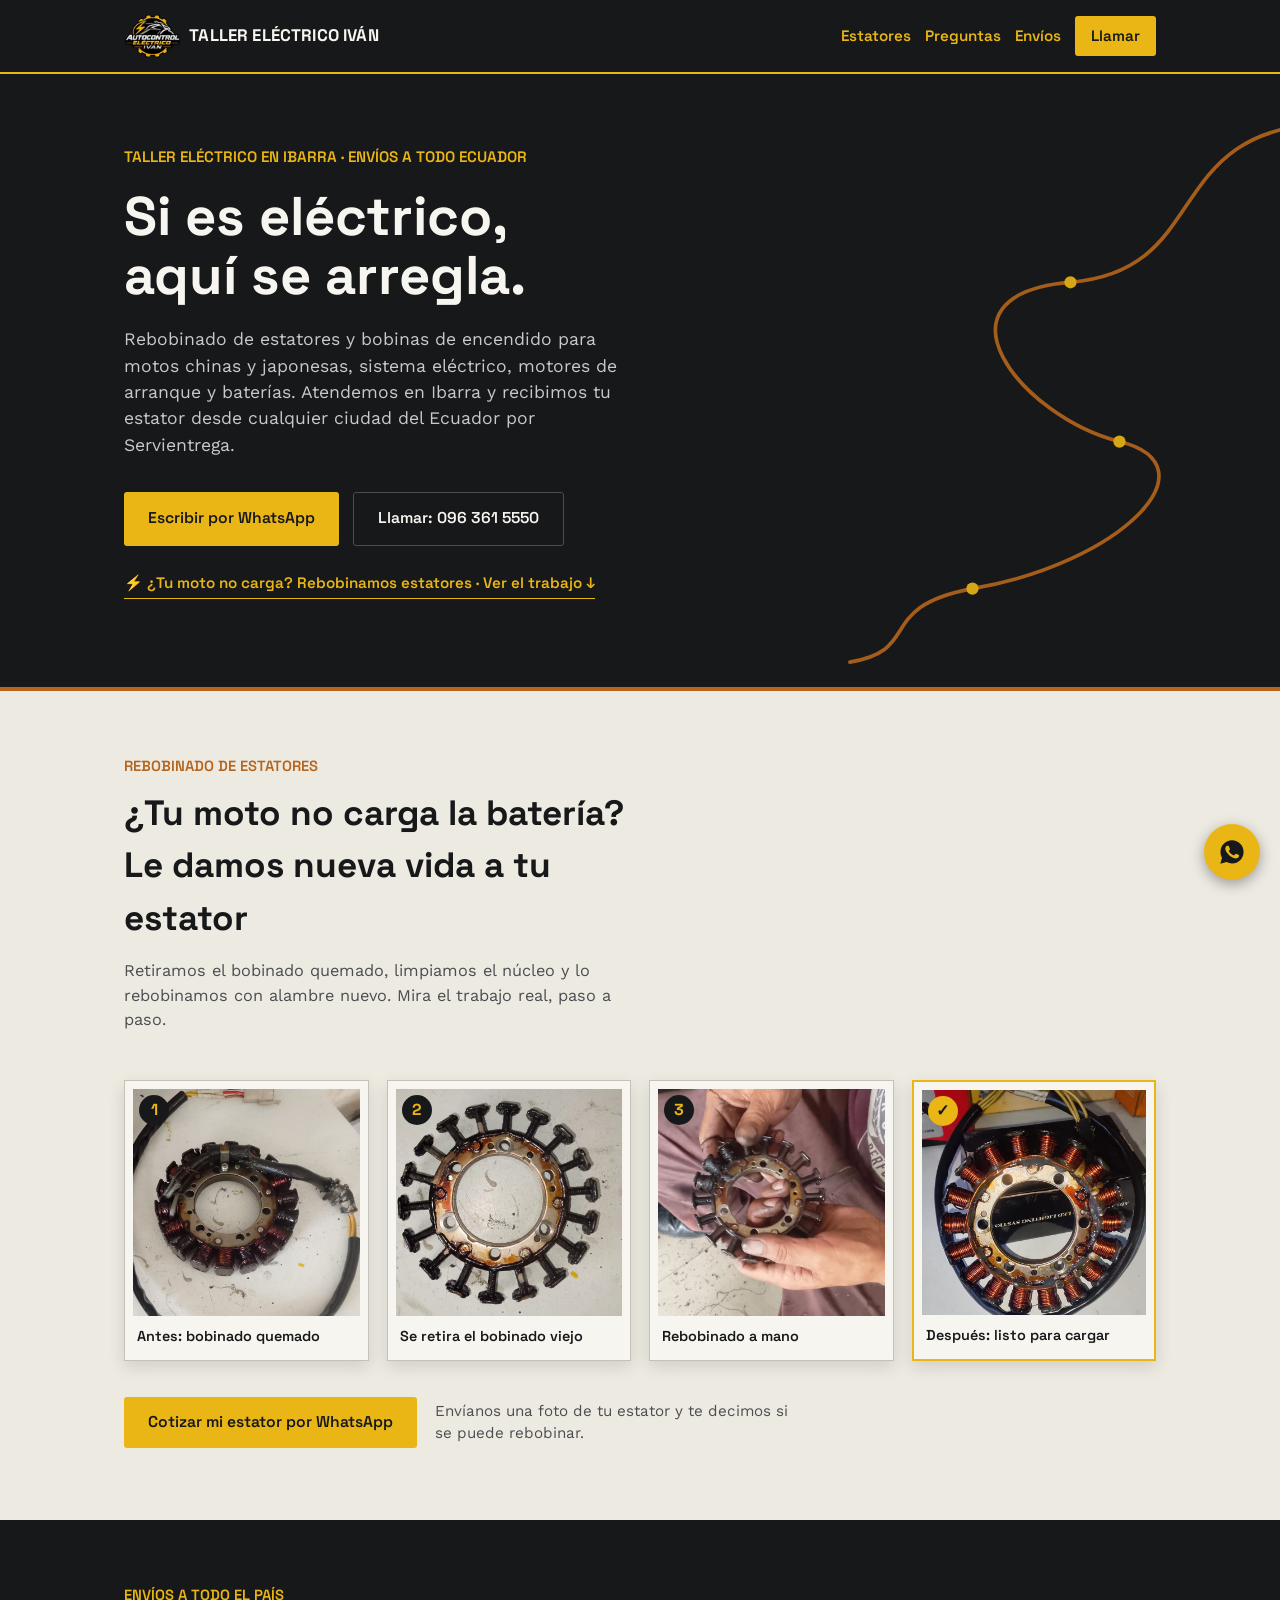
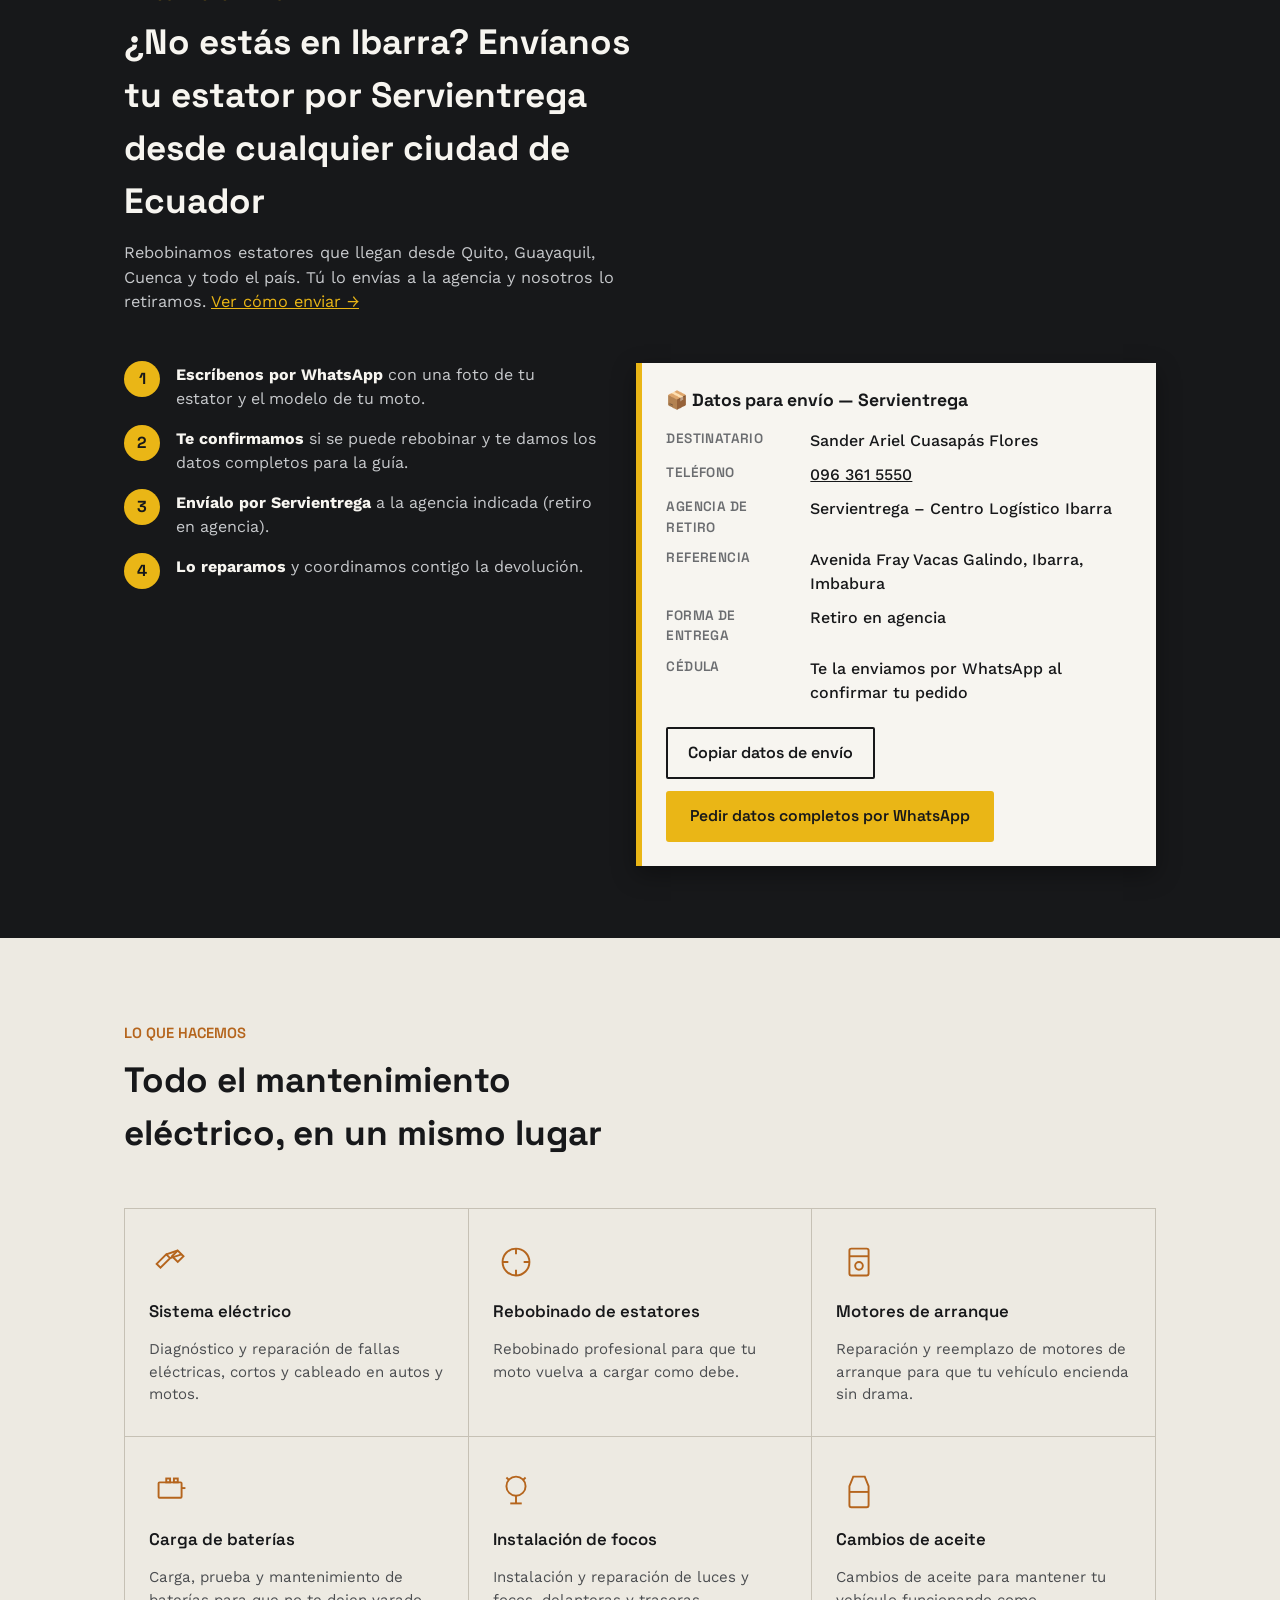
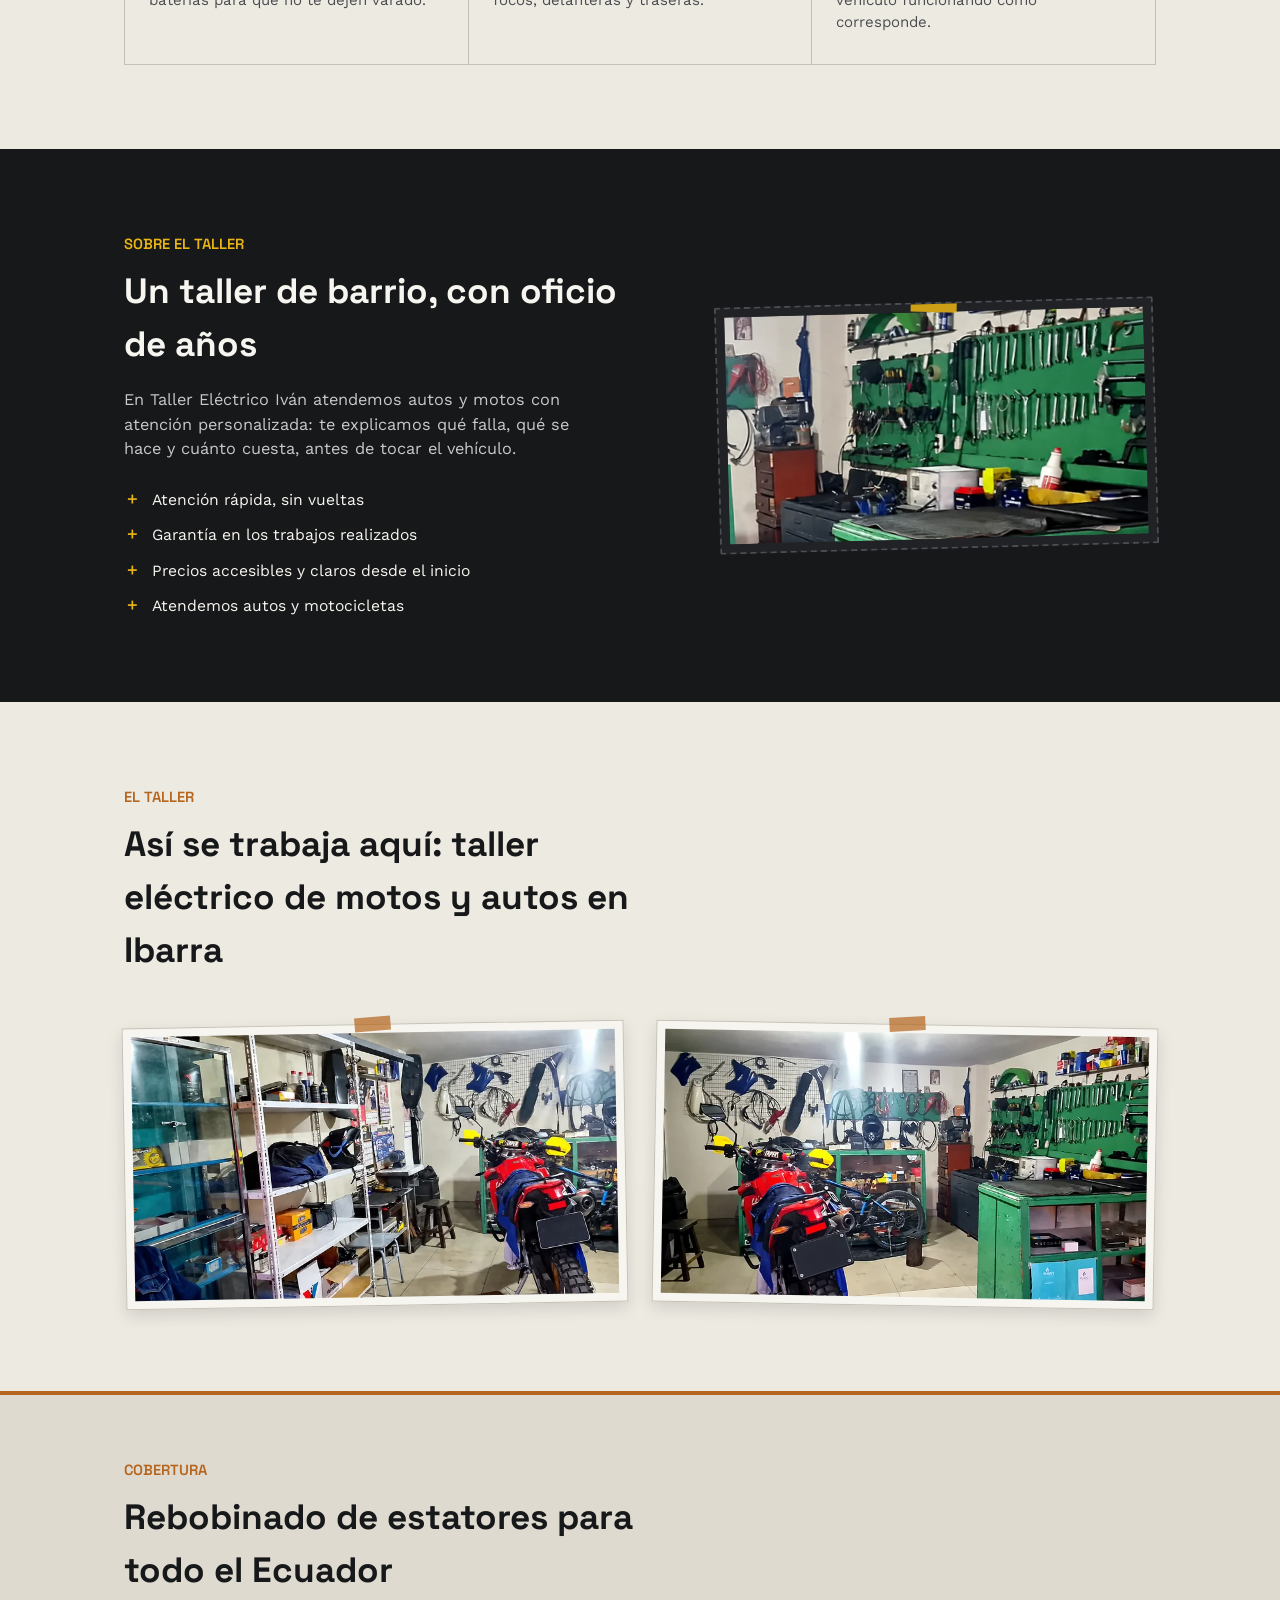
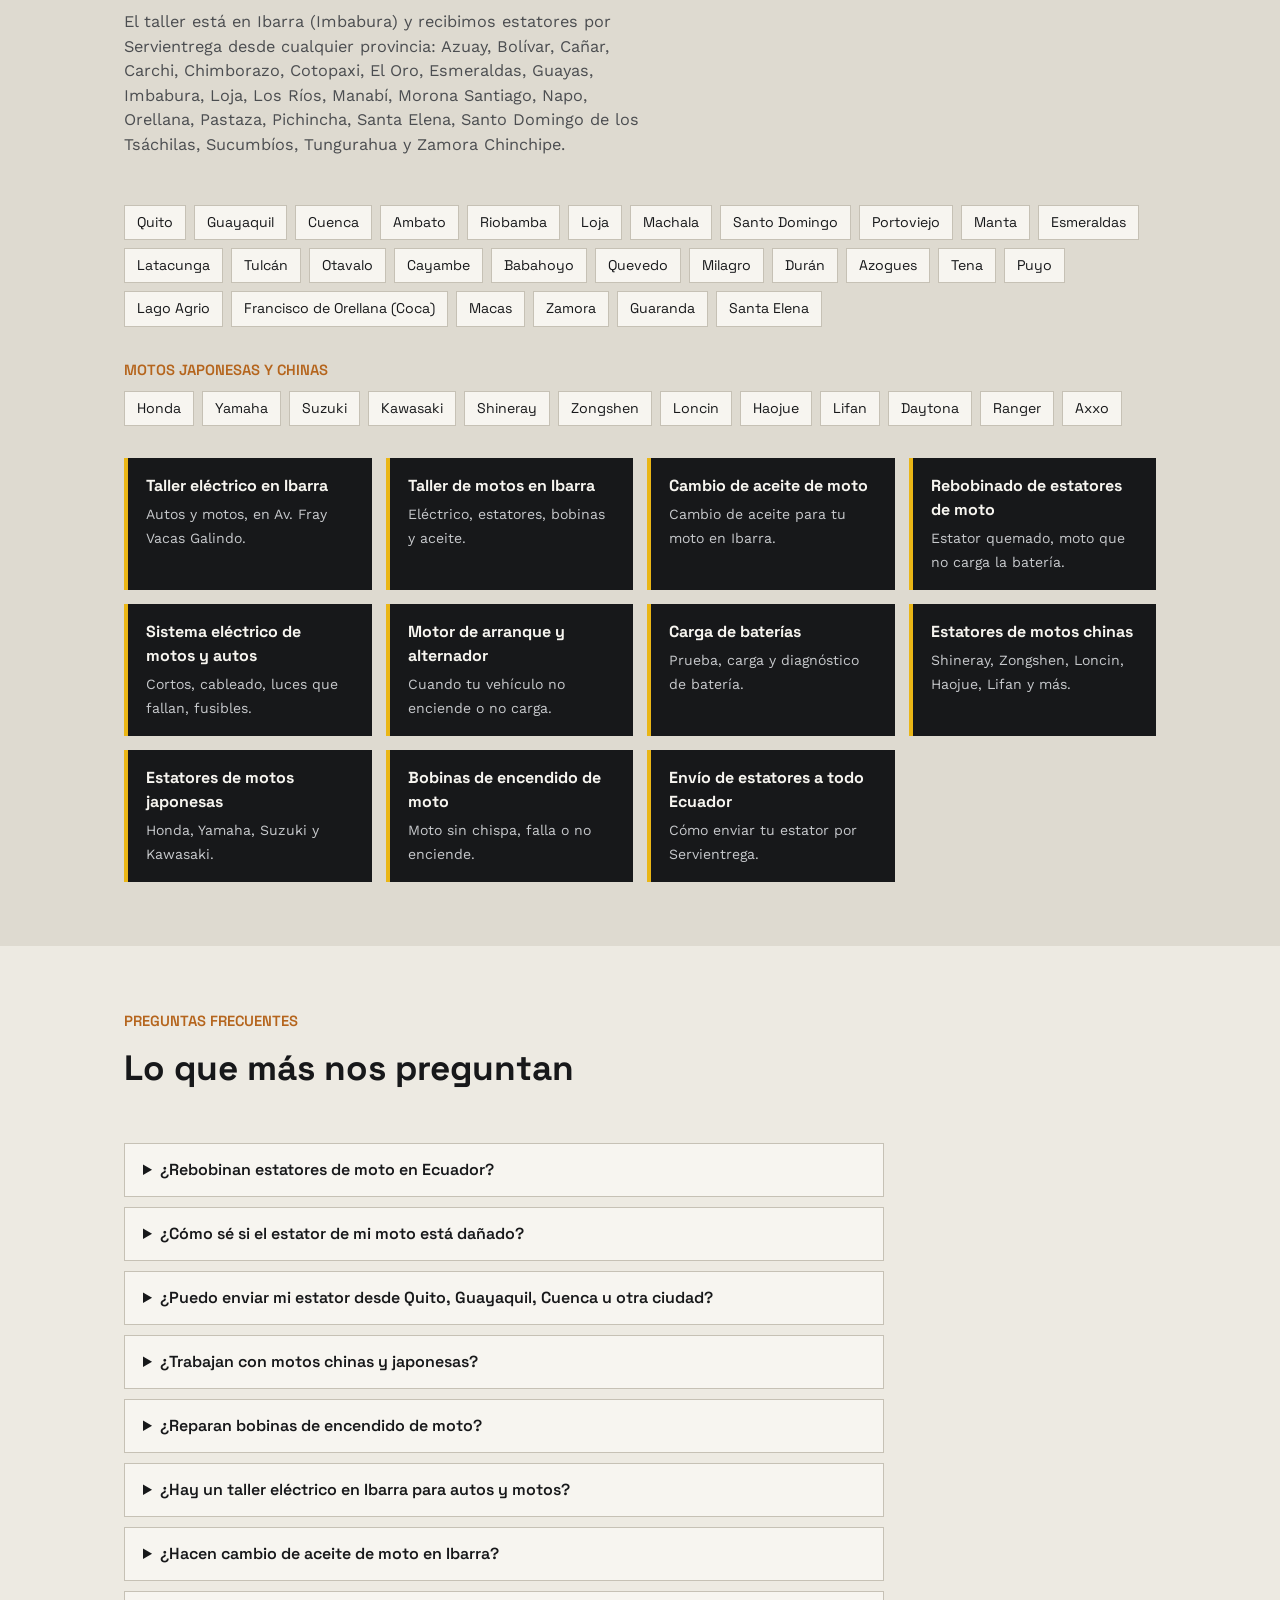
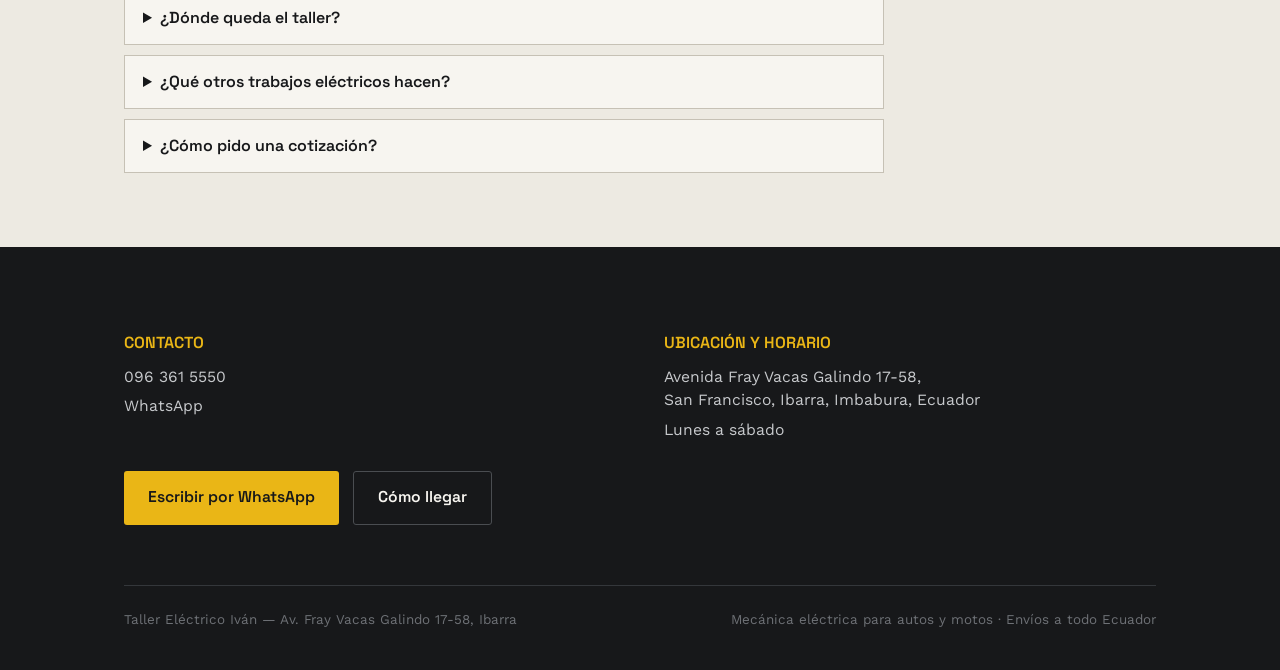
==== commit 697491e5: "Add files via upload" ====
--- a/index.html
+++ b/index.html
@@ -6,9 +6,9 @@
 <title>Taller Eléctrico en Ibarra | Estatores, Bobinas y Aceite de Moto – Todo Ecuador</title>
 <meta name="description" content="Taller eléctrico en Ibarra para autos y motos: rebobinado de estatores y bobinas de encendido (motos chinas y japonesas), cambio de aceite, envíos a todo Ecuador. También sistema eléctrico, sistema eléctrico de autos y motos, motores de arranque, alternadores y baterías. WhatsApp 096 361 5550.">
 <meta name="robots" content="index, follow, max-image-preview:large, max-snippet:-1, max-video-preview:-1">
-<link rel="canonical" href="https://autocontrolelectricoivan.online/">
-<link rel="alternate" hreflang="es-EC" href="https://autocontrolelectricoivan.online/">
-<link rel="alternate" hreflang="x-default" href="https://autocontrolelectricoivan.online/">
+<link rel="canonical" href="https://www.autocontrolelectricoivan.online/">
+<link rel="alternate" hreflang="es-EC" href="https://www.autocontrolelectricoivan.online/">
+<link rel="alternate" hreflang="x-default" href="https://www.autocontrolelectricoivan.online/">
 <meta name="geo.region" content="EC-I">
 <meta name="geo.placename" content="Ibarra, Imbabura, Ecuador">
 <meta name="theme-color" content="#17181A">
@@ -17,28 +17,30 @@
 <meta property="og:site_name" content="Taller Eléctrico Iván">
 <meta property="og:title" content="Taller Eléctrico en Ibarra | Estatores, Bobinas y Aceite de Moto – Todo Ecuador">
 <meta property="og:description" content="Taller eléctrico en Ibarra para autos y motos: rebobinado de estatores y bobinas de encendido (motos chinas y japonesas), cambio de aceite, envíos a todo Ecuador. También sistema eléctrico, sistema eléctrico de autos y motos, motores de arranque, alternadores y baterías. WhatsApp 096 361 5550.">
-<meta property="og:url" content="https://autocontrolelectricoivan.online/">
-<meta property="og:image" content="https://autocontrolelectricoivan.online/images/og-taller-electrico-ivan.jpg">
+<meta property="og:url" content="https://www.autocontrolelectricoivan.online/">
+<meta property="og:image" content="https://www.autocontrolelectricoivan.online/images/og-taller-electrico-ivan.jpg">
 <meta property="og:image:width" content="1200">
 <meta property="og:image:height" content="630">
 <meta property="og:image:alt" content="Taller Eléctrico Iván en Ibarra, Ecuador: herramientas y repuestos para motos y autos">
 <meta name="twitter:card" content="summary_large_image">
 <meta name="twitter:title" content="Taller Eléctrico en Ibarra | Estatores, Bobinas y Aceite de Moto – Todo Ecuador">
 <meta name="twitter:description" content="Taller eléctrico en Ibarra para autos y motos: rebobinado de estatores y bobinas de encendido (motos chinas y japonesas), cambio de aceite, envíos a todo Ecuador. También sistema eléctrico, sistema eléctrico de autos y motos, motores de arranque, alternadores y baterías. WhatsApp 096 361 5550.">
-<meta name="twitter:image" content="https://autocontrolelectricoivan.online/images/og-taller-electrico-ivan.jpg">
-<link rel="icon" href="data:image/svg+xml,<svg xmlns=%22http://www.w3.org/2000/svg%22 viewBox=%220 0 100 100%22><text y=%22.9em%22 font-size=%2290%22>⚡</text></svg>">
+<meta name="twitter:image" content="https://www.autocontrolelectricoivan.online/images/og-taller-electrico-ivan.jpg">
+<link rel="icon" href="/favicon.ico" sizes="any">
+<link rel="icon" type="image/png" sizes="48x48" href="/favicon-48x48.png">
+<link rel="apple-touch-icon" href="/apple-touch-icon.png">
 <link rel="preconnect" href="https://fonts.googleapis.com">
 <link rel="preconnect" href="https://fonts.gstatic.com" crossorigin>
 <link href="https://fonts.googleapis.com/css2?family=Space+Grotesk:wght@500;600;700&family=Work+Sans:wght@400;500;600&display=swap" rel="stylesheet">
 <link rel="stylesheet" href="style.css">
-<script type="application/ld+json">{"@context":"https://schema.org","@graph":[{"@type":["AutoRepair","LocalBusiness"],"@id":"https://autocontrolelectricoivan.online/#negocio","name":"Taller Eléctrico Iván","alternateName":["Auto Control Eléctrico Iván","Taller Eléctrico Iván Ibarra"],"description":"Taller de mecánica eléctrica para autos y motos en Ibarra, Ecuador: rebobinado de estatores de moto con envíos a todo el país, sistema eléctrico, motores de arranque, alternadores, baterías, focos y cambios de aceite.","url":"https://autocontrolelectricoivan.online/","image":"https://autocontrolelectricoivan.online/images/og-taller-electrico-ivan.jpg","telephone":"+593963615550","priceRange":"$","address":{"@type":"PostalAddress","streetAddress":"Avenida Fray Vacas Galindo 17-58, San Francisco","addressLocality":"Ibarra","addressRegion":"Imbabura","addressCountry":"EC"},"areaServed":[{"@type":"City","name":"Ibarra"},{"@type":"Country","name":"Ecuador"},{"@type":"City","name":"Otavalo"},{"@type":"City","name":"Cotacachi"},{"@type":"City","name":"Atuntaqui"},{"@type":"City","name":"Urcuquí"},{"@type":"City","name":"Pimampiro"},{"@type":"City","name":"Tulcán"},{"@type":"City","name":"Cayambe"},{"@type":"AdministrativeArea","name":"Azuay, Ecuador"},{"@type":"AdministrativeArea","name":"Bolívar, Ecuador"},{"@type":"AdministrativeArea","name":"Cañar, Ecuador"},{"@type":"AdministrativeArea","name":"Carchi, Ecuador"},{"@type":"AdministrativeArea","name":"Chimborazo, Ecuador"},{"@type":"AdministrativeArea","name":"Cotopaxi, Ecuador"},{"@type":"AdministrativeArea","name":"El Oro, Ecuador"},{"@type":"AdministrativeArea","name":"Esmeraldas, Ecuador"},{"@type":"AdministrativeArea","name":"Guayas, Ecuador"},{"@type":"AdministrativeArea","name":"Imbabura, Ecuador"},{"@type":"AdministrativeArea","name":"Loja, Ecuador"},{"@type":"AdministrativeArea","name":"Los Ríos, Ecuador"},{"@type":"AdministrativeArea","name":"Manabí, Ecuador"},{"@type":"AdministrativeArea","name":"Morona Santiago, Ecuador"},{"@type":"AdministrativeArea","name":"Napo, Ecuador"},{"@type":"AdministrativeArea","name":"Orellana, Ecuador"},{"@type":"AdministrativeArea","name":"Pastaza, Ecuador"},{"@type":"AdministrativeArea","name":"Pichincha, Ecuador"},{"@type":"AdministrativeArea","name":"Santa Elena, Ecuador"},{"@type":"AdministrativeArea","name":"Santo Domingo de los Tsáchilas, Ecuador"},{"@type":"AdministrativeArea","name":"Sucumbíos, Ecuador"},{"@type":"AdministrativeArea","name":"Tungurahua, Ecuador"},{"@type":"AdministrativeArea","name":"Zamora Chinchipe, Ecuador"}],"knowsAbout":["Taller eléctrico en Ibarra","Cambio de aceite de moto","Rebobinado de estatores de moto","Estatores de motos chinas","Estatores de motos japonesas","Bobinas de encendido de moto","Sistema eléctrico de motos","Sistema eléctrico automotriz","Motores de arranque","Alternadores","Carga de baterías"],"hasOfferCatalog":{"@type":"OfferCatalog","name":"Servicios de mecánica eléctrica","itemListElement":[{"@type":"Offer","itemOffered":{"@type":"Service","name":"Rebobinado de estatores de moto","url":"https://autocontrolelectricoivan.online/rebobinado-de-estatores-motos-ecuador"}},{"@type":"Offer","itemOffered":{"@type":"Service","name":"Cambio de aceite de moto","url":"https://autocontrolelectricoivan.online/cambio-de-aceite-motos-ibarra"}},{"@type":"Offer","itemOffered":{"@type":"Service","name":"Estatores de motos chinas","url":"https://autocontrolelectricoivan.online/estatores-motos-chinas-ecuador"}},{"@type":"Offer","itemOffered":{"@type":"Service","name":"Estatores de motos japonesas","url":"https://autocontrolelectricoivan.online/estatores-motos-japonesas-honda-yamaha-suzuki"}},{"@type":"Offer","itemOffered":{"@type":"Service","name":"Bobinas de encendido de moto","url":"https://autocontrolelectricoivan.online/bobinas-de-encendido-motos-ecuador"}},{"@type":"Offer","itemOffered":{"@type":"Service","name":"Reparación del sistema eléctrico de motos y autos","url":"https://autocontrolelectricoivan.online/reparacion-sistema-electrico-motos-autos-ibarra"}},{"@type":"Offer","itemOffered":{"@type":"Service","name":"Reparación de motores de arranque y alternadores","url":"https://autocontrolelectricoivan.online/motor-de-arranque-alternador-reparacion-ibarra"}},{"@type":"Offer","itemOffered":{"@type":"Service","name":"Carga y prueba de baterías","url":"https://autocontrolelectricoivan.online/carga-de-baterias-motos-autos-ibarra"}},{"@type":"Offer","itemOffered":{"@type":"Service","name":"Envíos de estatores a todo Ecuador por Servientrega","url":"https://autocontrolelectricoivan.online/envio-de-estatores-a-todo-ecuador"}}]}},{"@type":"WebSite","@id":"https://autocontrolelectricoivan.online/#web","url":"https://autocontrolelectricoivan.online/","name":"Taller Eléctrico Iván","inLanguage":"es-EC","publisher":{"@id":"https://autocontrolelectricoivan.online/#negocio"}}]}</script>
+<script type="application/ld+json">{"@context":"https://schema.org","@graph":[{"@type":["AutoRepair","LocalBusiness"],"@id":"https://www.autocontrolelectricoivan.online/#negocio","name":"Taller Eléctrico Iván","alternateName":["Auto Control Eléctrico Iván","Taller Eléctrico Iván Ibarra"],"description":"Taller de mecánica eléctrica para autos y motos en Ibarra, Ecuador: rebobinado de estatores de moto con envíos a todo el país, sistema eléctrico, motores de arranque, alternadores, baterías, focos y cambios de aceite.","url":"https://www.autocontrolelectricoivan.online/","image":"https://www.autocontrolelectricoivan.online/images/og-taller-electrico-ivan.jpg","logo":"https://www.autocontrolelectricoivan.online/images/logo-autocontrol-electrico-ivan-ibarra.png","telephone":"+593963615550","priceRange":"$","address":{"@type":"PostalAddress","streetAddress":"Avenida Fray Vacas Galindo 17-58, San Francisco","addressLocality":"Ibarra","addressRegion":"Imbabura","addressCountry":"EC"},"areaServed":[{"@type":"City","name":"Ibarra"},{"@type":"Country","name":"Ecuador"},{"@type":"City","name":"Otavalo"},{"@type":"City","name":"Cotacachi"},{"@type":"City","name":"Atuntaqui"},{"@type":"City","name":"Urcuquí"},{"@type":"City","name":"Pimampiro"},{"@type":"City","name":"Tulcán"},{"@type":"City","name":"Cayambe"},{"@type":"AdministrativeArea","name":"Azuay, Ecuador"},{"@type":"AdministrativeArea","name":"Bolívar, Ecuador"},{"@type":"AdministrativeArea","name":"Cañar, Ecuador"},{"@type":"AdministrativeArea","name":"Carchi, Ecuador"},{"@type":"AdministrativeArea","name":"Chimborazo, Ecuador"},{"@type":"AdministrativeArea","name":"Cotopaxi, Ecuador"},{"@type":"AdministrativeArea","name":"El Oro, Ecuador"},{"@type":"AdministrativeArea","name":"Esmeraldas, Ecuador"},{"@type":"AdministrativeArea","name":"Guayas, Ecuador"},{"@type":"AdministrativeArea","name":"Imbabura, Ecuador"},{"@type":"AdministrativeArea","name":"Loja, Ecuador"},{"@type":"AdministrativeArea","name":"Los Ríos, Ecuador"},{"@type":"AdministrativeArea","name":"Manabí, Ecuador"},{"@type":"AdministrativeArea","name":"Morona Santiago, Ecuador"},{"@type":"AdministrativeArea","name":"Napo, Ecuador"},{"@type":"AdministrativeArea","name":"Orellana, Ecuador"},{"@type":"AdministrativeArea","name":"Pastaza, Ecuador"},{"@type":"AdministrativeArea","name":"Pichincha, Ecuador"},{"@type":"AdministrativeArea","name":"Santa Elena, Ecuador"},{"@type":"AdministrativeArea","name":"Santo Domingo de los Tsáchilas, Ecuador"},{"@type":"AdministrativeArea","name":"Sucumbíos, Ecuador"},{"@type":"AdministrativeArea","name":"Tungurahua, Ecuador"},{"@type":"AdministrativeArea","name":"Zamora Chinchipe, Ecuador"}],"knowsAbout":["Taller eléctrico en Ibarra","Cambio de aceite de moto","Rebobinado de estatores de moto","Estatores de motos chinas","Estatores de motos japonesas","Bobinas de encendido de moto","Sistema eléctrico de motos","Sistema eléctrico automotriz","Motores de arranque","Alternadores","Carga de baterías"],"hasOfferCatalog":{"@type":"OfferCatalog","name":"Servicios de mecánica eléctrica","itemListElement":[{"@type":"Offer","itemOffered":{"@type":"Service","name":"Rebobinado de estatores de moto","url":"https://www.autocontrolelectricoivan.online/rebobinado-de-estatores-motos-ecuador"}},{"@type":"Offer","itemOffered":{"@type":"Service","name":"Cambio de aceite de moto","url":"https://www.autocontrolelectricoivan.online/cambio-de-aceite-motos-ibarra"}},{"@type":"Offer","itemOffered":{"@type":"Service","name":"Estatores de motos chinas","url":"https://www.autocontrolelectricoivan.online/estatores-motos-chinas-ecuador"}},{"@type":"Offer","itemOffered":{"@type":"Service","name":"Estatores de motos japonesas","url":"https://www.autocontrolelectricoivan.online/estatores-motos-japonesas-honda-yamaha-suzuki"}},{"@type":"Offer","itemOffered":{"@type":"Service","name":"Bobinas de encendido de moto","url":"https://www.autocontrolelectricoivan.online/bobinas-de-encendido-motos-ecuador"}},{"@type":"Offer","itemOffered":{"@type":"Service","name":"Reparación del sistema eléctrico de motos y autos","url":"https://www.autocontrolelectricoivan.online/reparacion-sistema-electrico-motos-autos-ibarra"}},{"@type":"Offer","itemOffered":{"@type":"Service","name":"Reparación de motores de arranque y alternadores","url":"https://www.autocontrolelectricoivan.online/motor-de-arranque-alternador-reparacion-ibarra"}},{"@type":"Offer","itemOffered":{"@type":"Service","name":"Carga y prueba de baterías","url":"https://www.autocontrolelectricoivan.online/carga-de-baterias-motos-autos-ibarra"}},{"@type":"Offer","itemOffered":{"@type":"Service","name":"Envíos de estatores a todo Ecuador por Servientrega","url":"https://www.autocontrolelectricoivan.online/envio-de-estatores-a-todo-ecuador"}}]}},{"@type":"WebSite","@id":"https://www.autocontrolelectricoivan.online/#web","url":"https://www.autocontrolelectricoivan.online/","name":"Taller Eléctrico Iván","inLanguage":"es-EC","publisher":{"@id":"https://www.autocontrolelectricoivan.online/#negocio"}}]}</script>
 <script type="application/ld+json">{"@context":"https://schema.org","@type":"FAQPage","mainEntity":[{"@type":"Question","name":"¿Rebobinan estatores de moto en Ecuador?","acceptedAnswer":{"@type":"Answer","text":"Sí. En Taller Eléctrico Iván, en Ibarra, retiramos el bobinado quemado, limpiamos el núcleo y rebobinamos el estator con alambre nuevo. También recibimos estatores de otras ciudades por Servientrega."}},{"@type":"Question","name":"¿Cómo sé si el estator de mi moto está dañado?","acceptedAnswer":{"@type":"Answer","text":"Los síntomas más comunes son: la batería se descarga sola, las luces bajan de intensidad o parpadean, la moto se apaga o no enciende, y el regulador se calienta de más. Con una prueba de continuidad y voltaje se confirma si el estator tiene la falla."}},{"@type":"Question","name":"¿Puedo enviar mi estator desde Quito, Guayaquil, Cuenca u otra ciudad?","acceptedAnswer":{"@type":"Answer","text":"Sí. Atendemos a todo el Ecuador: nos escribes por WhatsApp con una foto del estator, confirmamos si se puede rebobinar, lo envías por Servientrega (retiro en agencia) y coordinamos la devolución."}},{"@type":"Question","name":"¿Trabajan con motos chinas y japonesas?","acceptedAnswer":{"@type":"Answer","text":"Sí. Rebobinamos estatores y revisamos bobinas de encendido de motos japonesas (Honda, Yamaha, Suzuki, Kawasaki) y chinas (Shineray, Zongshen, Loncin, Haojue, Lifan, Daytona, Ranger y otras)."}},{"@type":"Question","name":"¿Reparan bobinas de encendido de moto?","acceptedAnswer":{"@type":"Answer","text":"Sí. Si tu moto no tiene chispa, falla o no enciende, revisamos la bobina de encendido y te decimos si se repara o conviene cambiarla."}},{"@type":"Question","name":"¿Hay un taller eléctrico en Ibarra para autos y motos?","acceptedAnswer":{"@type":"Answer","text":"Sí. Taller Eléctrico Iván está en la Avenida Fray Vacas Galindo 17-58, sector San Francisco, Ibarra. Atendemos sistema eléctrico, arranques, alternadores, baterías, luces, estatores, bobinas y cambios de aceite."}},{"@type":"Question","name":"¿Hacen cambio de aceite de moto en Ibarra?","acceptedAnswer":{"@type":"Answer","text":"Sí, hacemos cambios de aceite para motos. Escríbenos por WhatsApp y te confirmamos qué aceites hay disponibles y el costo."}},{"@type":"Question","name":"¿Dónde queda el taller?","acceptedAnswer":{"@type":"Answer","text":"En Avenida Fray Vacas Galindo 17-58, San Francisco, Ibarra, Imbabura, Ecuador. Atendemos autos y motos en persona y estatores de todo el país por envío."}},{"@type":"Question","name":"¿Qué otros trabajos eléctricos hacen?","acceptedAnswer":{"@type":"Answer","text":"Reparación del sistema eléctrico de autos y motos (cortos y cableado), motores de arranque, alternadores, carga y prueba de baterías, instalación de focos y luces, pitos y cambios de aceite."}},{"@type":"Question","name":"¿Cómo pido una cotización?","acceptedAnswer":{"@type":"Answer","text":"Escríbenos por WhatsApp al 096 361 5550 con una foto de la pieza o del problema y el modelo de tu moto o carro. Te respondemos con el diagnóstico y el costo antes de reparar."}}]}</script>
 </head>
 <body>
 
 <header class="nav">
   <div class="nav-inner">
-    <a class="brand" href="/" style="text-decoration:none"><span class="bolt">⚡</span> TALLER ELÉCTRICO IVÁN</a>
+    <a class="brand" href="/" style="text-decoration:none"><picture><source srcset="images/logo-autocontrol-electrico-ivan-ibarra-header.webp" type="image/webp"><img src="images/logo-autocontrol-electrico-ivan-ibarra-header.png" alt="Logo de Autocontrol Eléctrico Iván, taller eléctrico de motos y autos en Ibarra" width="156" height="120"></picture><span class="brand-text">TALLER ELÉCTRICO IVÁN</span></a>
     <a class="nav-link" href="#estatores">Estatores</a>
     <a class="nav-link nav-env" href="#preguntas">Preguntas</a>
     <a class="nav-link nav-env" href="#envios">Envíos</a>
--- a/style.css
+++ b/style.css
@@ -61,6 +61,7 @@
   display: flex; align-items: center; gap: 8px;
 }
 .brand .bolt { color: var(--amber); font-size: 1.2rem; }
+.brand img { height: 44px; width: auto; display: block; }
 .nav-call {
   font-family: var(--font-display);
   font-weight: 600;
@@ -341,6 +342,8 @@
   .wrap { padding: 0 18px; }
   .nav-inner { padding: 10px 16px; gap: 10px; }
   .brand { font-size: 0.82rem; gap: 6px; }
+  .brand img { height: 38px; }
+  .brand-text { position: absolute; width: 1px; height: 1px; overflow: hidden; clip: rect(0 0 0 0); white-space: nowrap; }
   .nav-link { margin-right: 8px; font-size: 0.88rem; }
   .nav-call { padding: 8px 12px; font-size: 0.88rem; }
   .hero { padding: 44px 0 56px; }
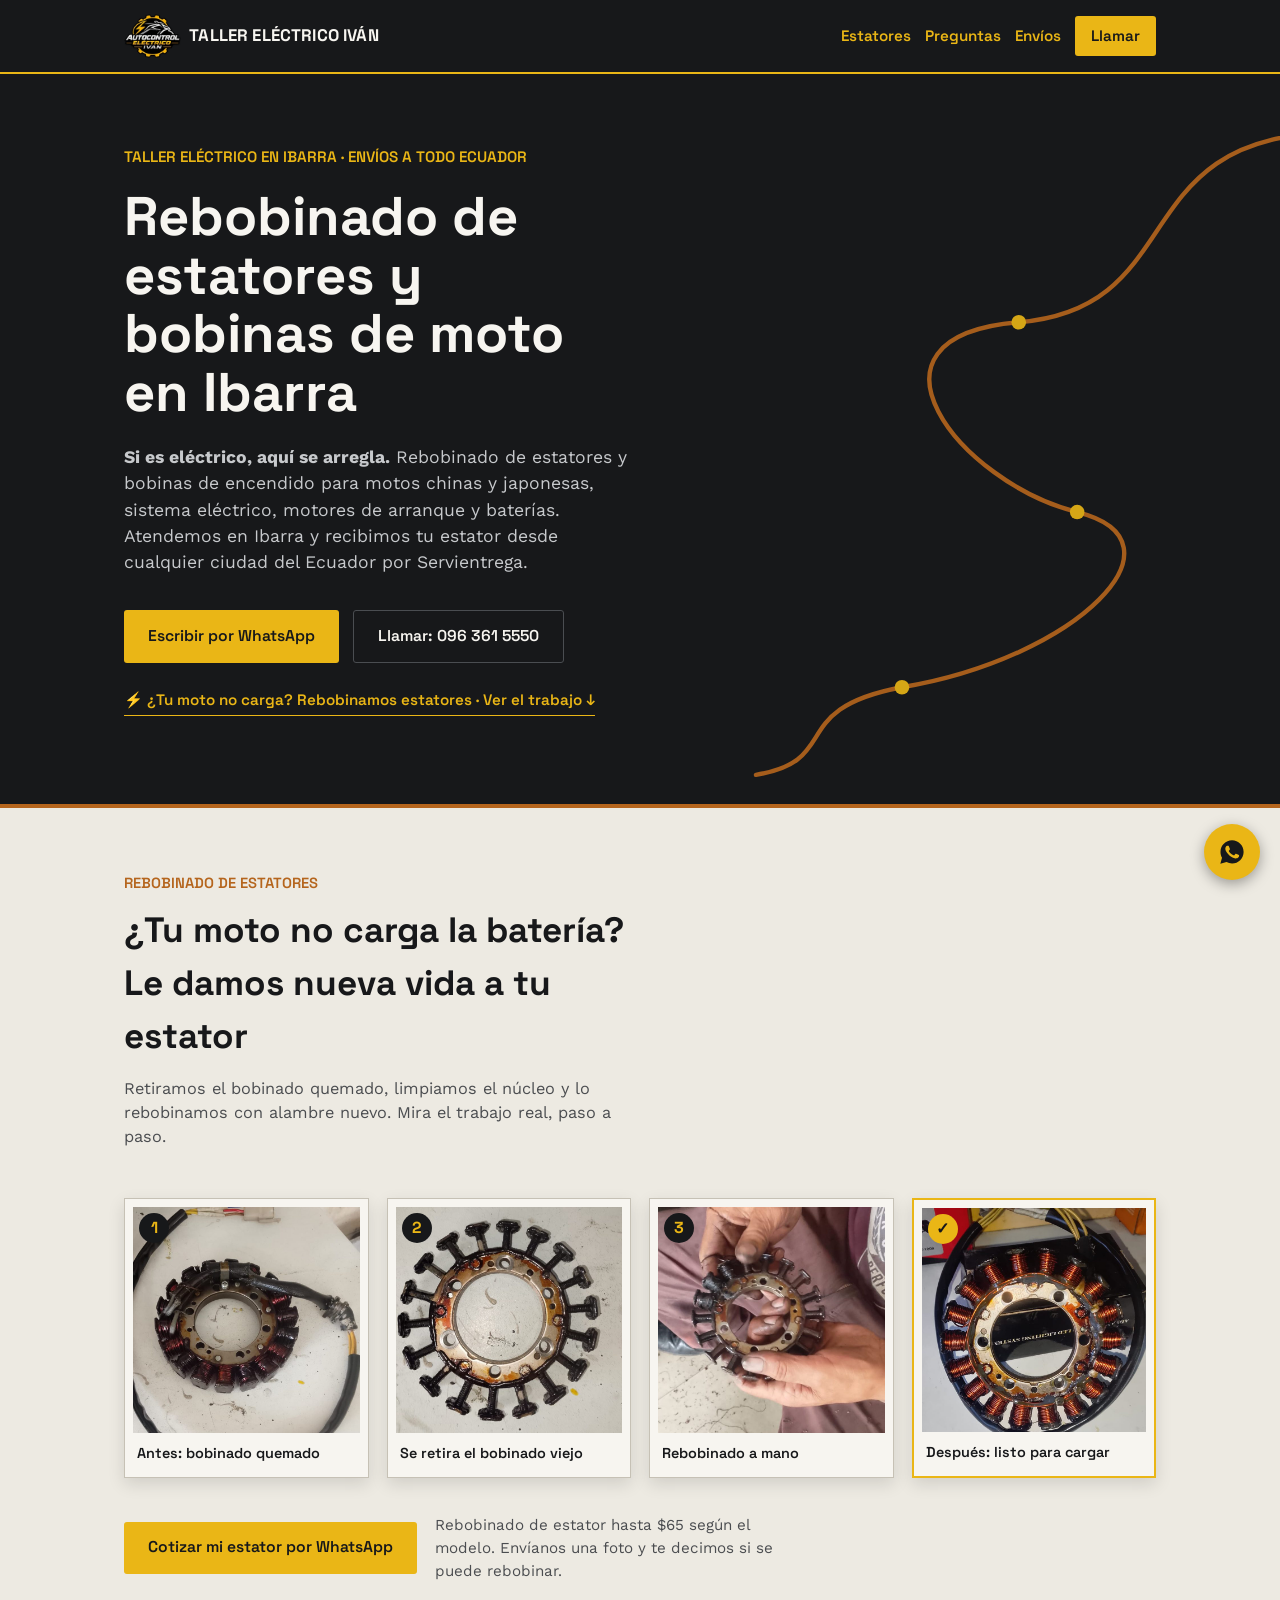
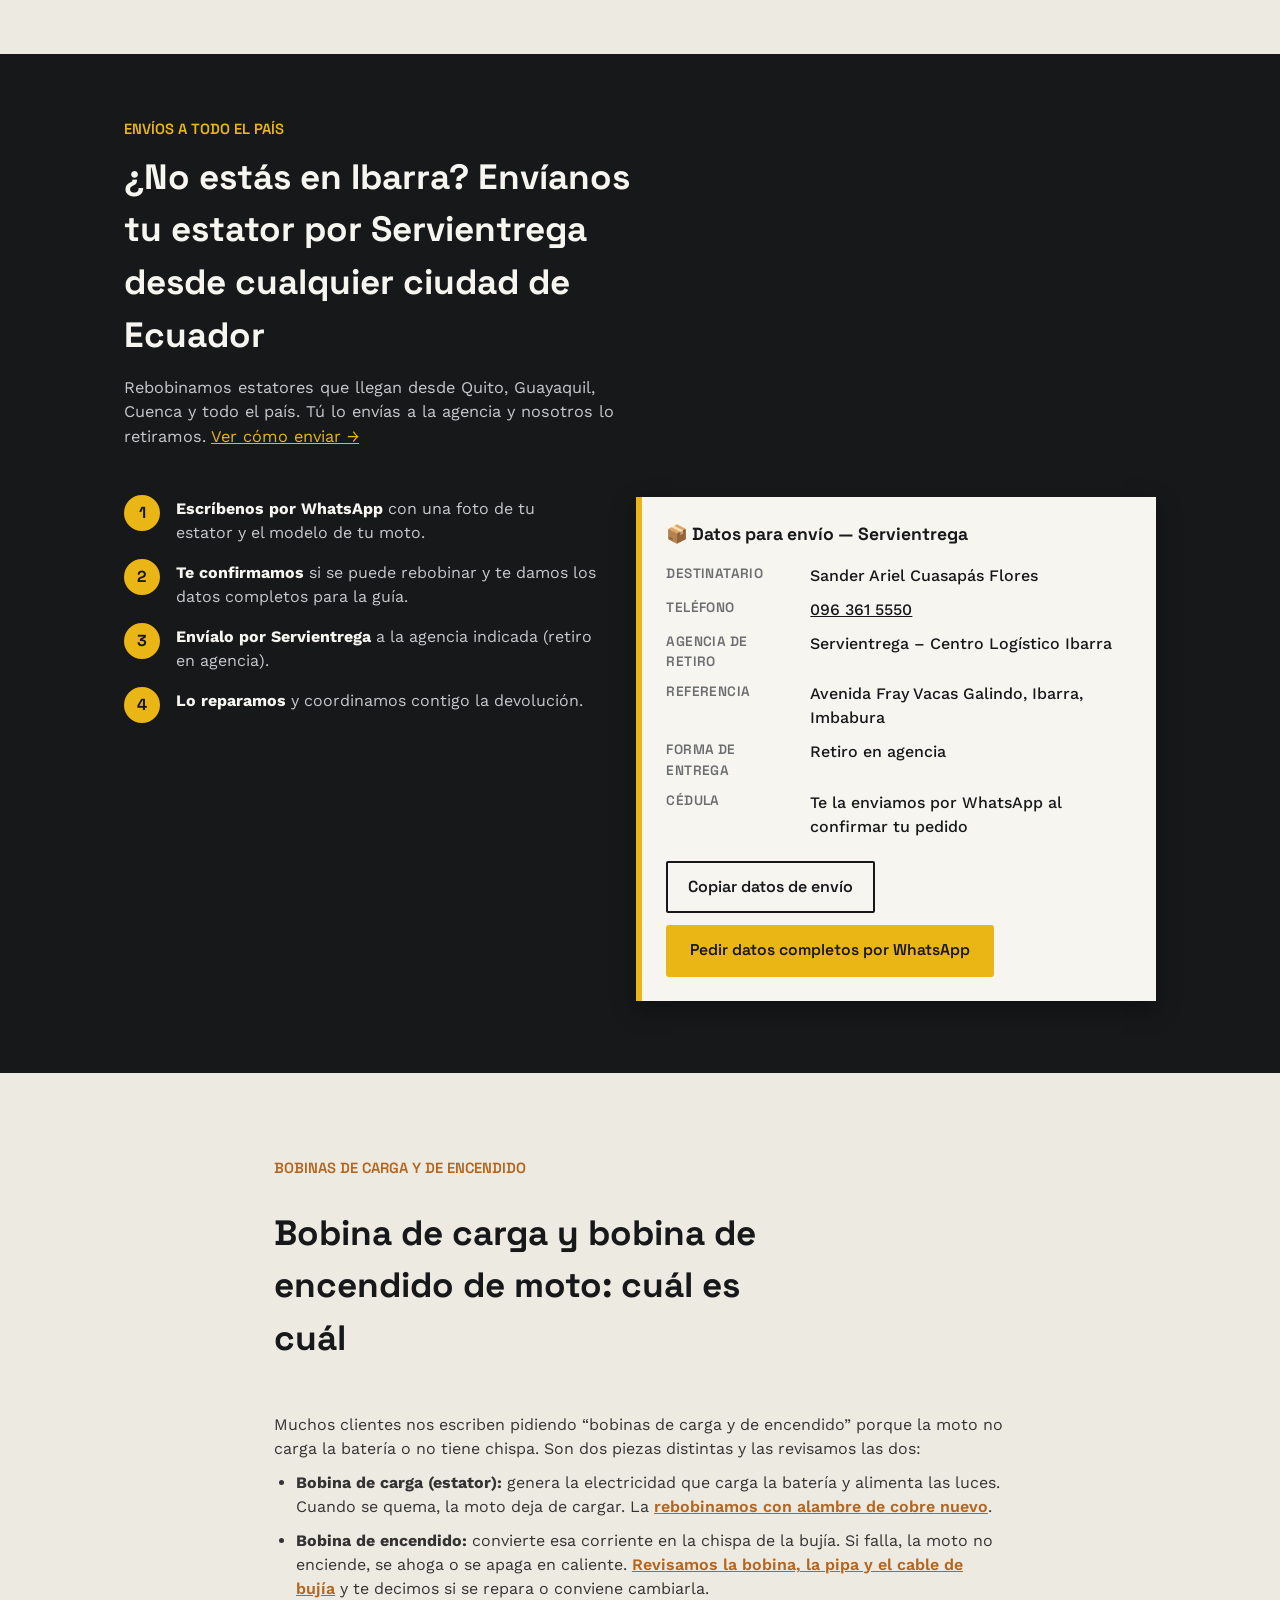
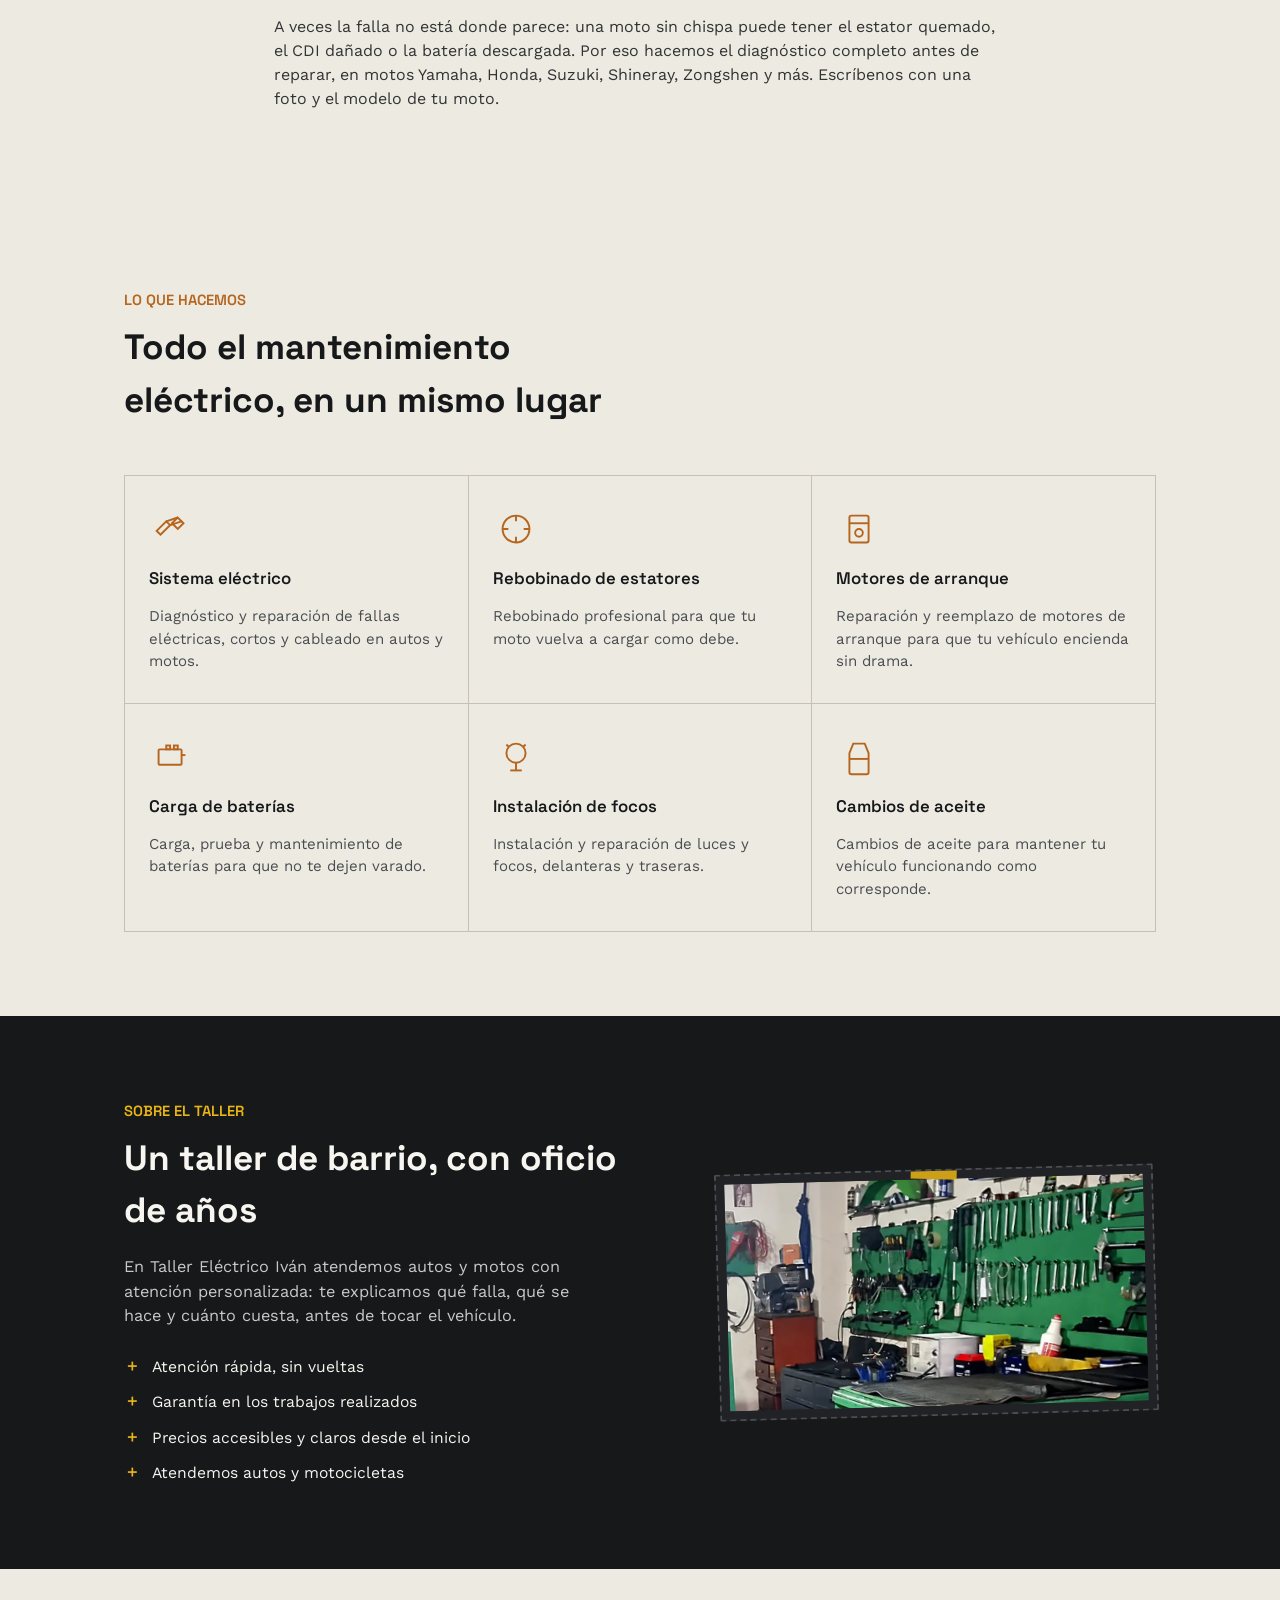
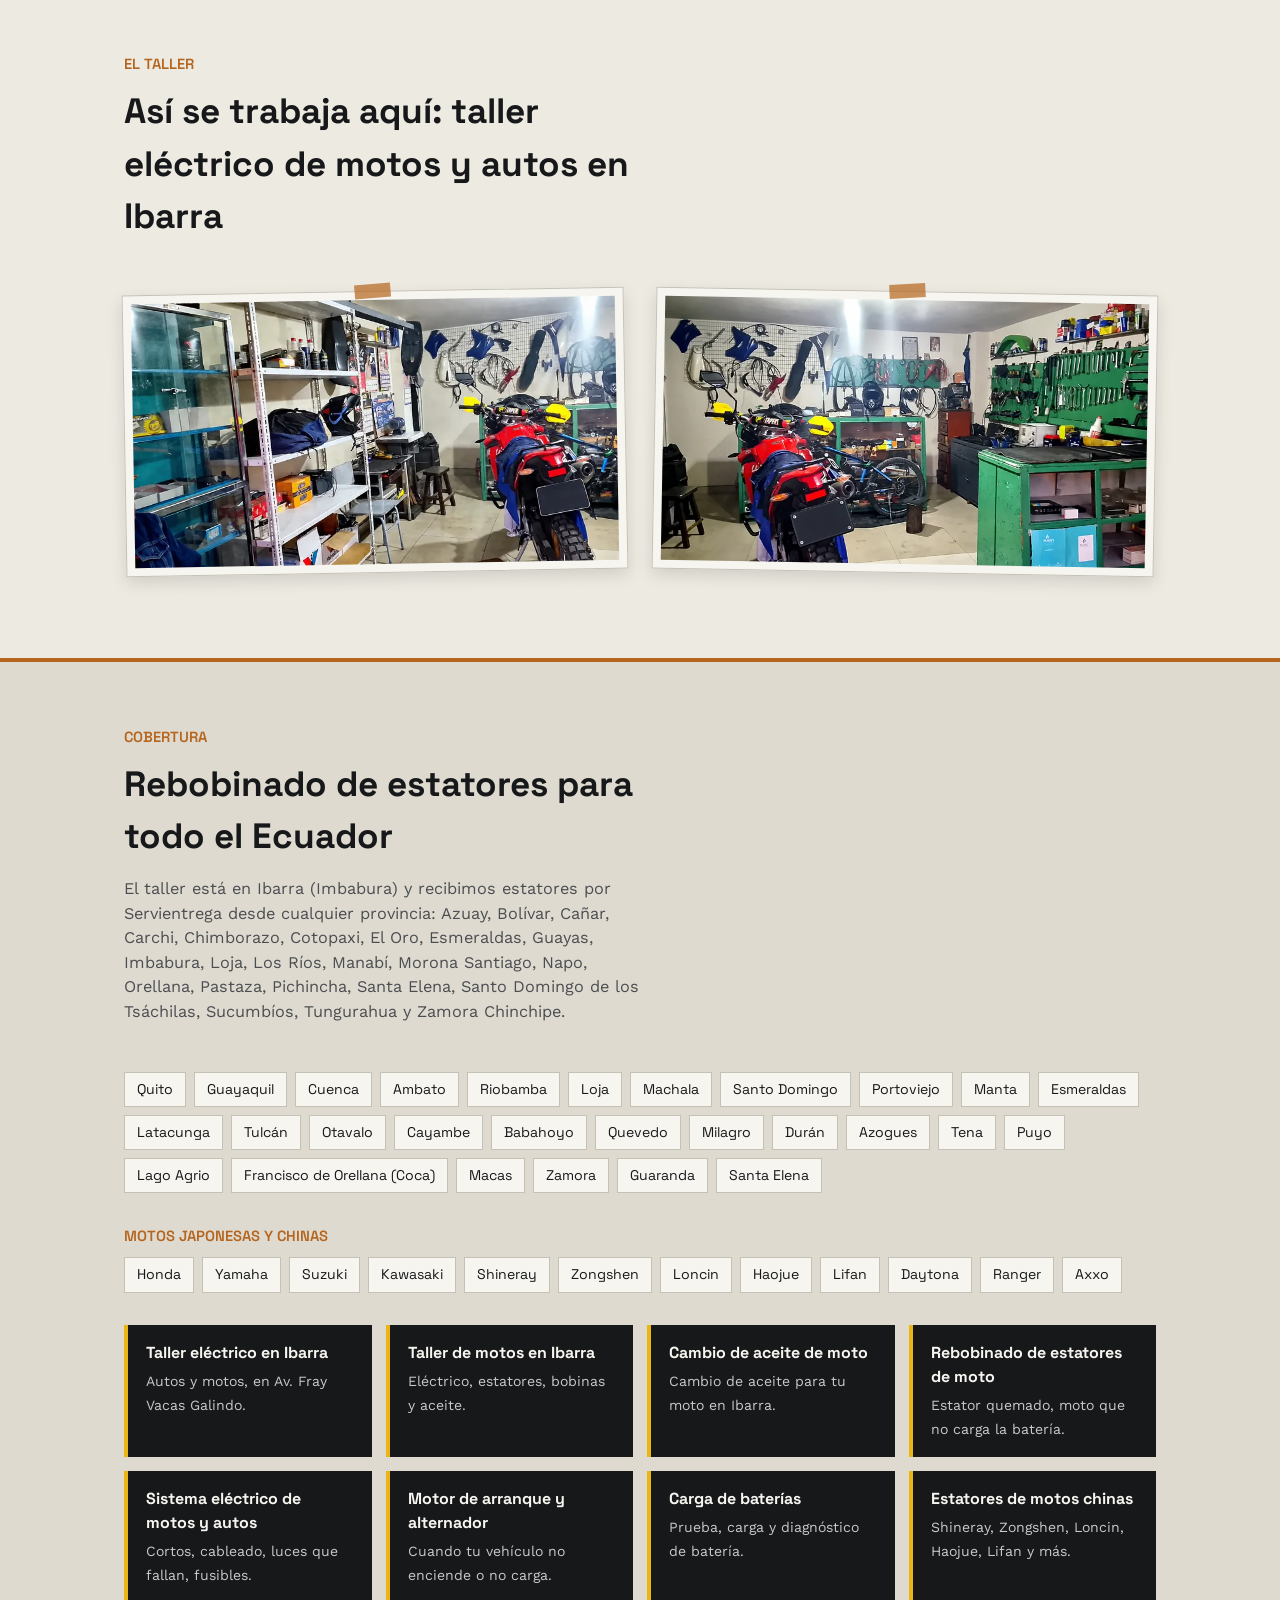
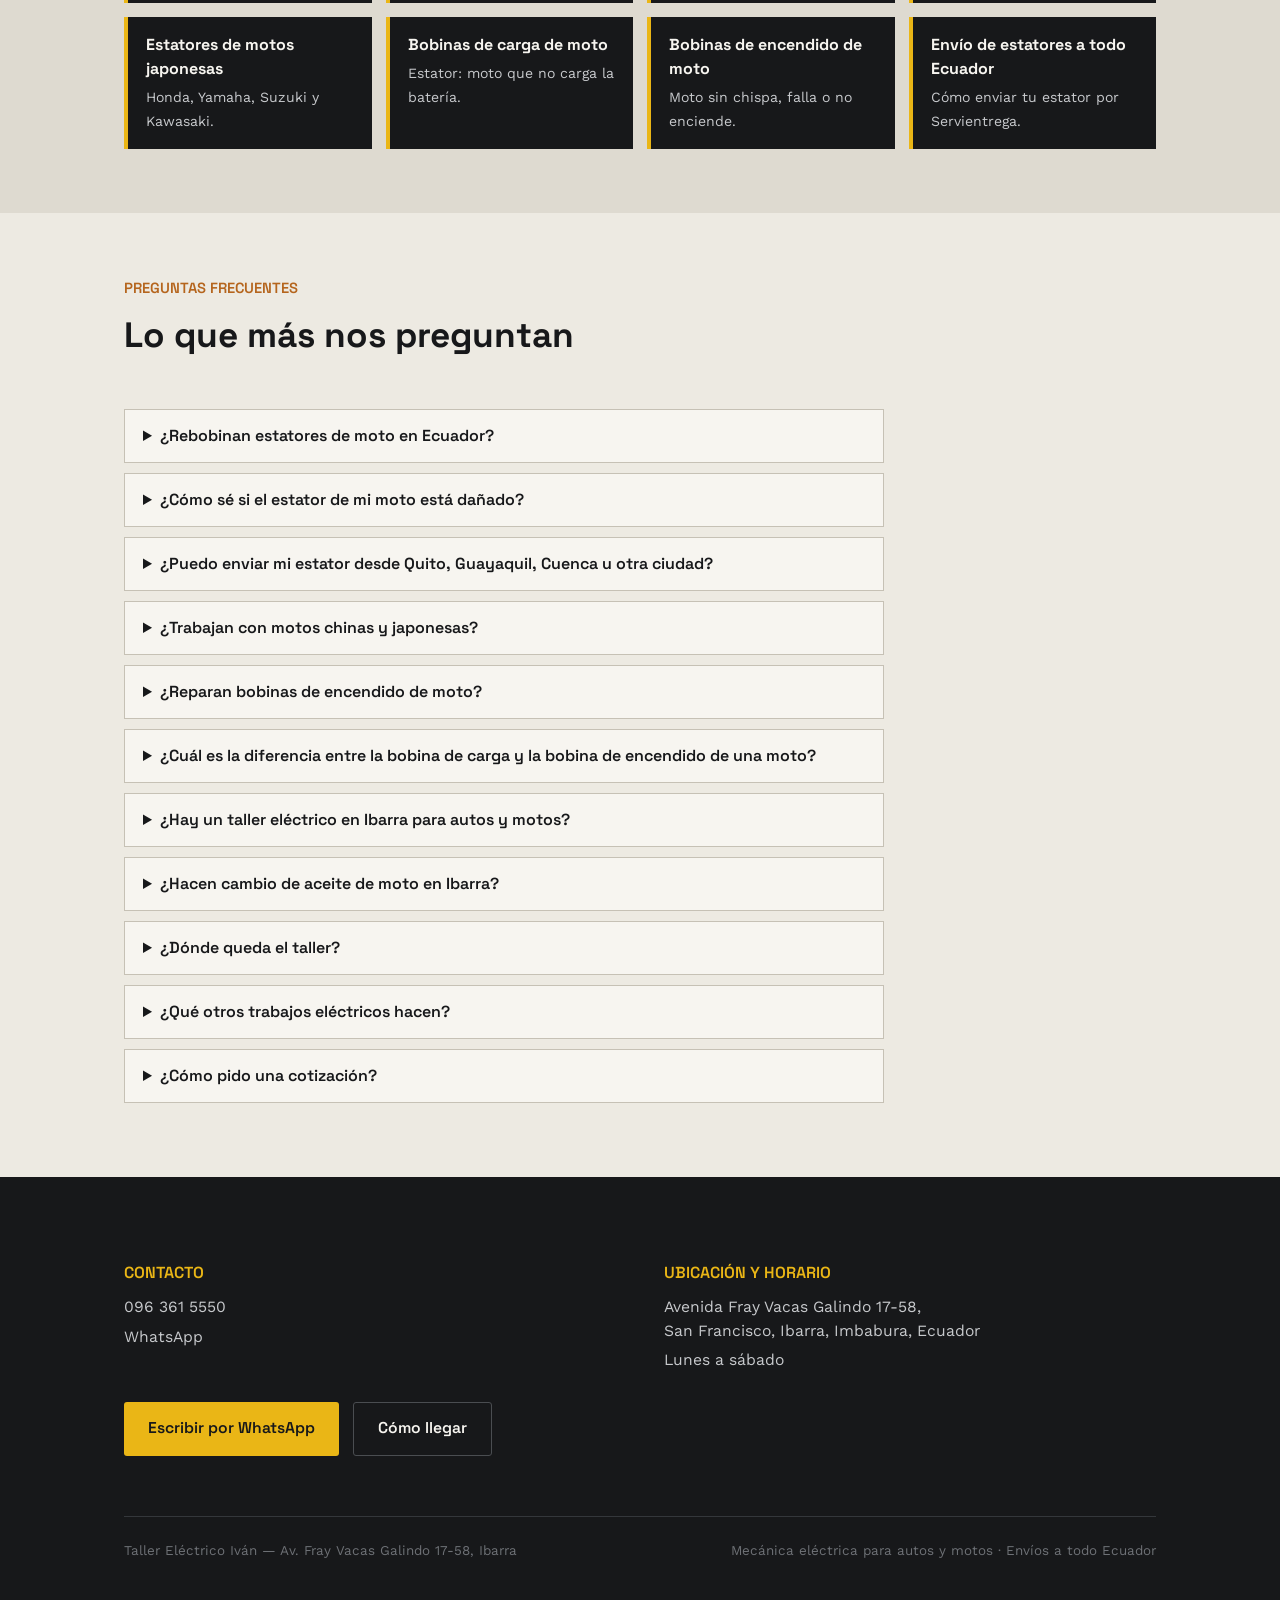
==== commit 21f88ac1: "Add files via upload" ====
--- a/index.html
+++ b/index.html
@@ -3,8 +3,8 @@
 <head>
 <meta charset="UTF-8">
 <meta name="viewport" content="width=device-width, initial-scale=1, viewport-fit=cover">
-<title>Taller Eléctrico en Ibarra | Estatores, Bobinas y Aceite de Moto – Todo Ecuador</title>
-<meta name="description" content="Taller eléctrico en Ibarra para autos y motos: rebobinado de estatores y bobinas de encendido (motos chinas y japonesas), cambio de aceite, envíos a todo Ecuador. También sistema eléctrico, sistema eléctrico de autos y motos, motores de arranque, alternadores y baterías. WhatsApp 096 361 5550.">
+<title>Rebobinado de Estatores y Bobinas de Moto | Ibarra, Ecuador</title>
+<meta name="description" content="Rebobinado de estatores y bobinas de moto en Ibarra. Motos chinas y japonesas, con envíos a todo Ecuador por Servientrega. Cotiza por WhatsApp: 096 361 5550.">
 <meta name="robots" content="index, follow, max-image-preview:large, max-snippet:-1, max-video-preview:-1">
 <link rel="canonical" href="https://www.autocontrolelectricoivan.online/">
 <link rel="alternate" hreflang="es-EC" href="https://www.autocontrolelectricoivan.online/">
@@ -15,16 +15,16 @@
 <meta property="og:type" content="website">
 <meta property="og:locale" content="es_EC">
 <meta property="og:site_name" content="Taller Eléctrico Iván">
-<meta property="og:title" content="Taller Eléctrico en Ibarra | Estatores, Bobinas y Aceite de Moto – Todo Ecuador">
-<meta property="og:description" content="Taller eléctrico en Ibarra para autos y motos: rebobinado de estatores y bobinas de encendido (motos chinas y japonesas), cambio de aceite, envíos a todo Ecuador. También sistema eléctrico, sistema eléctrico de autos y motos, motores de arranque, alternadores y baterías. WhatsApp 096 361 5550.">
+<meta property="og:title" content="Rebobinado de Estatores y Bobinas de Moto | Ibarra, Ecuador">
+<meta property="og:description" content="Rebobinado de estatores y bobinas de moto en Ibarra. Motos chinas y japonesas, con envíos a todo Ecuador por Servientrega. Cotiza por WhatsApp: 096 361 5550.">
 <meta property="og:url" content="https://www.autocontrolelectricoivan.online/">
 <meta property="og:image" content="https://www.autocontrolelectricoivan.online/images/og-taller-electrico-ivan.jpg">
 <meta property="og:image:width" content="1200">
 <meta property="og:image:height" content="630">
 <meta property="og:image:alt" content="Taller Eléctrico Iván en Ibarra, Ecuador: herramientas y repuestos para motos y autos">
 <meta name="twitter:card" content="summary_large_image">
-<meta name="twitter:title" content="Taller Eléctrico en Ibarra | Estatores, Bobinas y Aceite de Moto – Todo Ecuador">
-<meta name="twitter:description" content="Taller eléctrico en Ibarra para autos y motos: rebobinado de estatores y bobinas de encendido (motos chinas y japonesas), cambio de aceite, envíos a todo Ecuador. También sistema eléctrico, sistema eléctrico de autos y motos, motores de arranque, alternadores y baterías. WhatsApp 096 361 5550.">
+<meta name="twitter:title" content="Rebobinado de Estatores y Bobinas de Moto | Ibarra, Ecuador">
+<meta name="twitter:description" content="Rebobinado de estatores y bobinas de moto en Ibarra. Motos chinas y japonesas, con envíos a todo Ecuador por Servientrega. Cotiza por WhatsApp: 096 361 5550.">
 <meta name="twitter:image" content="https://www.autocontrolelectricoivan.online/images/og-taller-electrico-ivan.jpg">
 <link rel="icon" href="/favicon.ico" sizes="any">
 <link rel="icon" type="image/png" sizes="48x48" href="/favicon-48x48.png">
@@ -33,8 +33,8 @@
 <link rel="preconnect" href="https://fonts.gstatic.com" crossorigin>
 <link href="https://fonts.googleapis.com/css2?family=Space+Grotesk:wght@500;600;700&family=Work+Sans:wght@400;500;600&display=swap" rel="stylesheet">
 <link rel="stylesheet" href="style.css">
-<script type="application/ld+json">{"@context":"https://schema.org","@graph":[{"@type":["AutoRepair","LocalBusiness"],"@id":"https://www.autocontrolelectricoivan.online/#negocio","name":"Taller Eléctrico Iván","alternateName":["Auto Control Eléctrico Iván","Taller Eléctrico Iván Ibarra"],"description":"Taller de mecánica eléctrica para autos y motos en Ibarra, Ecuador: rebobinado de estatores de moto con envíos a todo el país, sistema eléctrico, motores de arranque, alternadores, baterías, focos y cambios de aceite.","url":"https://www.autocontrolelectricoivan.online/","image":"https://www.autocontrolelectricoivan.online/images/og-taller-electrico-ivan.jpg","logo":"https://www.autocontrolelectricoivan.online/images/logo-autocontrol-electrico-ivan-ibarra.png","telephone":"+593963615550","priceRange":"$","address":{"@type":"PostalAddress","streetAddress":"Avenida Fray Vacas Galindo 17-58, San Francisco","addressLocality":"Ibarra","addressRegion":"Imbabura","addressCountry":"EC"},"areaServed":[{"@type":"City","name":"Ibarra"},{"@type":"Country","name":"Ecuador"},{"@type":"City","name":"Otavalo"},{"@type":"City","name":"Cotacachi"},{"@type":"City","name":"Atuntaqui"},{"@type":"City","name":"Urcuquí"},{"@type":"City","name":"Pimampiro"},{"@type":"City","name":"Tulcán"},{"@type":"City","name":"Cayambe"},{"@type":"AdministrativeArea","name":"Azuay, Ecuador"},{"@type":"AdministrativeArea","name":"Bolívar, Ecuador"},{"@type":"AdministrativeArea","name":"Cañar, Ecuador"},{"@type":"AdministrativeArea","name":"Carchi, Ecuador"},{"@type":"AdministrativeArea","name":"Chimborazo, Ecuador"},{"@type":"AdministrativeArea","name":"Cotopaxi, Ecuador"},{"@type":"AdministrativeArea","name":"El Oro, Ecuador"},{"@type":"AdministrativeArea","name":"Esmeraldas, Ecuador"},{"@type":"AdministrativeArea","name":"Guayas, Ecuador"},{"@type":"AdministrativeArea","name":"Imbabura, Ecuador"},{"@type":"AdministrativeArea","name":"Loja, Ecuador"},{"@type":"AdministrativeArea","name":"Los Ríos, Ecuador"},{"@type":"AdministrativeArea","name":"Manabí, Ecuador"},{"@type":"AdministrativeArea","name":"Morona Santiago, Ecuador"},{"@type":"AdministrativeArea","name":"Napo, Ecuador"},{"@type":"AdministrativeArea","name":"Orellana, Ecuador"},{"@type":"AdministrativeArea","name":"Pastaza, Ecuador"},{"@type":"AdministrativeArea","name":"Pichincha, Ecuador"},{"@type":"AdministrativeArea","name":"Santa Elena, Ecuador"},{"@type":"AdministrativeArea","name":"Santo Domingo de los Tsáchilas, Ecuador"},{"@type":"AdministrativeArea","name":"Sucumbíos, Ecuador"},{"@type":"AdministrativeArea","name":"Tungurahua, Ecuador"},{"@type":"AdministrativeArea","name":"Zamora Chinchipe, Ecuador"}],"knowsAbout":["Taller eléctrico en Ibarra","Cambio de aceite de moto","Rebobinado de estatores de moto","Estatores de motos chinas","Estatores de motos japonesas","Bobinas de encendido de moto","Sistema eléctrico de motos","Sistema eléctrico automotriz","Motores de arranque","Alternadores","Carga de baterías"],"hasOfferCatalog":{"@type":"OfferCatalog","name":"Servicios de mecánica eléctrica","itemListElement":[{"@type":"Offer","itemOffered":{"@type":"Service","name":"Rebobinado de estatores de moto","url":"https://www.autocontrolelectricoivan.online/rebobinado-de-estatores-motos-ecuador"}},{"@type":"Offer","itemOffered":{"@type":"Service","name":"Cambio de aceite de moto","url":"https://www.autocontrolelectricoivan.online/cambio-de-aceite-motos-ibarra"}},{"@type":"Offer","itemOffered":{"@type":"Service","name":"Estatores de motos chinas","url":"https://www.autocontrolelectricoivan.online/estatores-motos-chinas-ecuador"}},{"@type":"Offer","itemOffered":{"@type":"Service","name":"Estatores de motos japonesas","url":"https://www.autocontrolelectricoivan.online/estatores-motos-japonesas-honda-yamaha-suzuki"}},{"@type":"Offer","itemOffered":{"@type":"Service","name":"Bobinas de encendido de moto","url":"https://www.autocontrolelectricoivan.online/bobinas-de-encendido-motos-ecuador"}},{"@type":"Offer","itemOffered":{"@type":"Service","name":"Reparación del sistema eléctrico de motos y autos","url":"https://www.autocontrolelectricoivan.online/reparacion-sistema-electrico-motos-autos-ibarra"}},{"@type":"Offer","itemOffered":{"@type":"Service","name":"Reparación de motores de arranque y alternadores","url":"https://www.autocontrolelectricoivan.online/motor-de-arranque-alternador-reparacion-ibarra"}},{"@type":"Offer","itemOffered":{"@type":"Service","name":"Carga y prueba de baterías","url":"https://www.autocontrolelectricoivan.online/carga-de-baterias-motos-autos-ibarra"}},{"@type":"Offer","itemOffered":{"@type":"Service","name":"Envíos de estatores a todo Ecuador por Servientrega","url":"https://www.autocontrolelectricoivan.online/envio-de-estatores-a-todo-ecuador"}}]}},{"@type":"WebSite","@id":"https://www.autocontrolelectricoivan.online/#web","url":"https://www.autocontrolelectricoivan.online/","name":"Taller Eléctrico Iván","inLanguage":"es-EC","publisher":{"@id":"https://www.autocontrolelectricoivan.online/#negocio"}}]}</script>
-<script type="application/ld+json">{"@context":"https://schema.org","@type":"FAQPage","mainEntity":[{"@type":"Question","name":"¿Rebobinan estatores de moto en Ecuador?","acceptedAnswer":{"@type":"Answer","text":"Sí. En Taller Eléctrico Iván, en Ibarra, retiramos el bobinado quemado, limpiamos el núcleo y rebobinamos el estator con alambre nuevo. También recibimos estatores de otras ciudades por Servientrega."}},{"@type":"Question","name":"¿Cómo sé si el estator de mi moto está dañado?","acceptedAnswer":{"@type":"Answer","text":"Los síntomas más comunes son: la batería se descarga sola, las luces bajan de intensidad o parpadean, la moto se apaga o no enciende, y el regulador se calienta de más. Con una prueba de continuidad y voltaje se confirma si el estator tiene la falla."}},{"@type":"Question","name":"¿Puedo enviar mi estator desde Quito, Guayaquil, Cuenca u otra ciudad?","acceptedAnswer":{"@type":"Answer","text":"Sí. Atendemos a todo el Ecuador: nos escribes por WhatsApp con una foto del estator, confirmamos si se puede rebobinar, lo envías por Servientrega (retiro en agencia) y coordinamos la devolución."}},{"@type":"Question","name":"¿Trabajan con motos chinas y japonesas?","acceptedAnswer":{"@type":"Answer","text":"Sí. Rebobinamos estatores y revisamos bobinas de encendido de motos japonesas (Honda, Yamaha, Suzuki, Kawasaki) y chinas (Shineray, Zongshen, Loncin, Haojue, Lifan, Daytona, Ranger y otras)."}},{"@type":"Question","name":"¿Reparan bobinas de encendido de moto?","acceptedAnswer":{"@type":"Answer","text":"Sí. Si tu moto no tiene chispa, falla o no enciende, revisamos la bobina de encendido y te decimos si se repara o conviene cambiarla."}},{"@type":"Question","name":"¿Hay un taller eléctrico en Ibarra para autos y motos?","acceptedAnswer":{"@type":"Answer","text":"Sí. Taller Eléctrico Iván está en la Avenida Fray Vacas Galindo 17-58, sector San Francisco, Ibarra. Atendemos sistema eléctrico, arranques, alternadores, baterías, luces, estatores, bobinas y cambios de aceite."}},{"@type":"Question","name":"¿Hacen cambio de aceite de moto en Ibarra?","acceptedAnswer":{"@type":"Answer","text":"Sí, hacemos cambios de aceite para motos. Escríbenos por WhatsApp y te confirmamos qué aceites hay disponibles y el costo."}},{"@type":"Question","name":"¿Dónde queda el taller?","acceptedAnswer":{"@type":"Answer","text":"En Avenida Fray Vacas Galindo 17-58, San Francisco, Ibarra, Imbabura, Ecuador. Atendemos autos y motos en persona y estatores de todo el país por envío."}},{"@type":"Question","name":"¿Qué otros trabajos eléctricos hacen?","acceptedAnswer":{"@type":"Answer","text":"Reparación del sistema eléctrico de autos y motos (cortos y cableado), motores de arranque, alternadores, carga y prueba de baterías, instalación de focos y luces, pitos y cambios de aceite."}},{"@type":"Question","name":"¿Cómo pido una cotización?","acceptedAnswer":{"@type":"Answer","text":"Escríbenos por WhatsApp al 096 361 5550 con una foto de la pieza o del problema y el modelo de tu moto o carro. Te respondemos con el diagnóstico y el costo antes de reparar."}}]}</script>
+<script type="application/ld+json">{"@context":"https://schema.org","@graph":[{"@type":["AutoRepair","LocalBusiness"],"@id":"https://www.autocontrolelectricoivan.online/#negocio","name":"Taller Eléctrico Iván","alternateName":["Auto Control Eléctrico Iván","Taller Eléctrico Iván Ibarra"],"description":"Taller de mecánica eléctrica para autos y motos en Ibarra, Ecuador: rebobinado de estatores de moto con envíos a todo el país, sistema eléctrico, motores de arranque, alternadores, baterías, focos y cambios de aceite.","url":"https://www.autocontrolelectricoivan.online/","image":"https://www.autocontrolelectricoivan.online/images/og-taller-electrico-ivan.jpg","logo":"https://www.autocontrolelectricoivan.online/images/logo-autocontrol-electrico-ivan-ibarra.png","telephone":"+593963615550","priceRange":"$","address":{"@type":"PostalAddress","streetAddress":"Avenida Fray Vacas Galindo 17-58, San Francisco","addressLocality":"Ibarra","addressRegion":"Imbabura","addressCountry":"EC"},"areaServed":[{"@type":"City","name":"Ibarra"},{"@type":"Country","name":"Ecuador"},{"@type":"City","name":"Otavalo"},{"@type":"City","name":"Cotacachi"},{"@type":"City","name":"Atuntaqui"},{"@type":"City","name":"Urcuquí"},{"@type":"City","name":"Pimampiro"},{"@type":"City","name":"Tulcán"},{"@type":"City","name":"Cayambe"},{"@type":"AdministrativeArea","name":"Azuay, Ecuador"},{"@type":"AdministrativeArea","name":"Bolívar, Ecuador"},{"@type":"AdministrativeArea","name":"Cañar, Ecuador"},{"@type":"AdministrativeArea","name":"Carchi, Ecuador"},{"@type":"AdministrativeArea","name":"Chimborazo, Ecuador"},{"@type":"AdministrativeArea","name":"Cotopaxi, Ecuador"},{"@type":"AdministrativeArea","name":"El Oro, Ecuador"},{"@type":"AdministrativeArea","name":"Esmeraldas, Ecuador"},{"@type":"AdministrativeArea","name":"Guayas, Ecuador"},{"@type":"AdministrativeArea","name":"Imbabura, Ecuador"},{"@type":"AdministrativeArea","name":"Loja, Ecuador"},{"@type":"AdministrativeArea","name":"Los Ríos, Ecuador"},{"@type":"AdministrativeArea","name":"Manabí, Ecuador"},{"@type":"AdministrativeArea","name":"Morona Santiago, Ecuador"},{"@type":"AdministrativeArea","name":"Napo, Ecuador"},{"@type":"AdministrativeArea","name":"Orellana, Ecuador"},{"@type":"AdministrativeArea","name":"Pastaza, Ecuador"},{"@type":"AdministrativeArea","name":"Pichincha, Ecuador"},{"@type":"AdministrativeArea","name":"Santa Elena, Ecuador"},{"@type":"AdministrativeArea","name":"Santo Domingo de los Tsáchilas, Ecuador"},{"@type":"AdministrativeArea","name":"Sucumbíos, Ecuador"},{"@type":"AdministrativeArea","name":"Tungurahua, Ecuador"},{"@type":"AdministrativeArea","name":"Zamora Chinchipe, Ecuador"}],"knowsAbout":["Taller eléctrico en Ibarra","Cambio de aceite de moto","Rebobinado de estatores de moto","Estatores de motos chinas","Estatores de motos japonesas","Bobinas de carga de moto","Bobinas de encendido de moto","Sistema eléctrico de motos","Sistema eléctrico automotriz","Motores de arranque","Alternadores","Carga de baterías"],"hasOfferCatalog":{"@type":"OfferCatalog","name":"Servicios de mecánica eléctrica","itemListElement":[{"@type":"Offer","itemOffered":{"@type":"Service","name":"Rebobinado de estatores de moto","url":"https://www.autocontrolelectricoivan.online/rebobinado-de-estatores-motos-ecuador"}},{"@type":"Offer","itemOffered":{"@type":"Service","name":"Cambio de aceite de moto","url":"https://www.autocontrolelectricoivan.online/cambio-de-aceite-motos-ibarra"}},{"@type":"Offer","itemOffered":{"@type":"Service","name":"Estatores de motos chinas","url":"https://www.autocontrolelectricoivan.online/estatores-motos-chinas-ecuador"}},{"@type":"Offer","itemOffered":{"@type":"Service","name":"Estatores de motos japonesas","url":"https://www.autocontrolelectricoivan.online/estatores-motos-japonesas-honda-yamaha-suzuki"}},{"@type":"Offer","itemOffered":{"@type":"Service","name":"Bobinas de encendido de moto","url":"https://www.autocontrolelectricoivan.online/bobinas-de-encendido-motos-ecuador"}},{"@type":"Offer","itemOffered":{"@type":"Service","name":"Rebobinado de bobinas de carga de moto","url":"https://www.autocontrolelectricoivan.online/bobinas-de-carga-motos-ecuador"}},{"@type":"Offer","itemOffered":{"@type":"Service","name":"Reparación del sistema eléctrico de motos y autos","url":"https://www.autocontrolelectricoivan.online/reparacion-sistema-electrico-motos-autos-ibarra"}},{"@type":"Offer","itemOffered":{"@type":"Service","name":"Reparación de motores de arranque y alternadores","url":"https://www.autocontrolelectricoivan.online/motor-de-arranque-alternador-reparacion-ibarra"}},{"@type":"Offer","itemOffered":{"@type":"Service","name":"Carga y prueba de baterías","url":"https://www.autocontrolelectricoivan.online/carga-de-baterias-motos-autos-ibarra"}},{"@type":"Offer","itemOffered":{"@type":"Service","name":"Envíos de estatores a todo Ecuador por Servientrega","url":"https://www.autocontrolelectricoivan.online/envio-de-estatores-a-todo-ecuador"}}]}},{"@type":"WebSite","@id":"https://www.autocontrolelectricoivan.online/#web","url":"https://www.autocontrolelectricoivan.online/","name":"Taller Eléctrico Iván","inLanguage":"es-EC","publisher":{"@id":"https://www.autocontrolelectricoivan.online/#negocio"}}]}</script>
+<script type="application/ld+json">{"@context":"https://schema.org","@type":"FAQPage","mainEntity":[{"@type":"Question","name":"¿Cuánto cuesta rebobinar un estator de moto?","acceptedAnswer":{"@type":"Answer","text":"Hasta $65, según el modelo y la cantidad de bobinas que tenga el estator. Algunos cuestan $55 y otros menos. Escríbenos por WhatsApp con una foto y te confirmamos el valor exacto antes de reparar."}},{"@type":"Question","name":"¿Rebobinan estatores de moto en Ecuador?","acceptedAnswer":{"@type":"Answer","text":"Sí. En Taller Eléctrico Iván, en Ibarra, retiramos el bobinado quemado, limpiamos el núcleo y rebobinamos el estator con alambre nuevo. También recibimos estatores de otras ciudades por Servientrega."}},{"@type":"Question","name":"¿Cómo sé si el estator de mi moto está dañado?","acceptedAnswer":{"@type":"Answer","text":"Los síntomas más comunes son: la batería se descarga sola, las luces bajan de intensidad o parpadean, la moto se apaga o no enciende, y el regulador se calienta de más. Con una prueba de continuidad y voltaje se confirma si el estator tiene la falla."}},{"@type":"Question","name":"¿Puedo enviar mi estator desde Quito, Guayaquil, Cuenca u otra ciudad?","acceptedAnswer":{"@type":"Answer","text":"Sí. Atendemos a todo el Ecuador: nos escribes por WhatsApp con una foto del estator, confirmamos si se puede rebobinar, lo envías por Servientrega (retiro en agencia) y coordinamos la devolución."}},{"@type":"Question","name":"¿Trabajan con motos chinas y japonesas?","acceptedAnswer":{"@type":"Answer","text":"Sí. Rebobinamos estatores y revisamos bobinas de encendido de motos japonesas (Honda, Yamaha, Suzuki, Kawasaki) y chinas (Shineray, Zongshen, Loncin, Haojue, Lifan, Daytona, Ranger y otras)."}},{"@type":"Question","name":"¿Reparan bobinas de encendido de moto?","acceptedAnswer":{"@type":"Answer","text":"Sí. Si tu moto no tiene chispa, falla o no enciende, revisamos la bobina de encendido y te decimos si se repara o conviene cambiarla."}},{"@type":"Question","name":"¿Cuál es la diferencia entre la bobina de carga y la bobina de encendido de una moto?","acceptedAnswer":{"@type":"Answer","text":"La bobina de carga (el estator) genera la electricidad para la batería y las luces; la bobina de encendido produce la chispa de la bujía. Si la moto no carga, suele ser el estator; si no tiene chispa, la bobina de encendido, el CDI o el estator. Revisamos ambas en el taller."}},{"@type":"Question","name":"¿Hay un taller eléctrico en Ibarra para autos y motos?","acceptedAnswer":{"@type":"Answer","text":"Sí. Taller Eléctrico Iván está en la Avenida Fray Vacas Galindo 17-58, sector San Francisco, Ibarra. Atendemos sistema eléctrico, arranques, alternadores, baterías, luces, estatores, bobinas y cambios de aceite."}},{"@type":"Question","name":"¿Hacen cambio de aceite de moto en Ibarra?","acceptedAnswer":{"@type":"Answer","text":"Sí, hacemos cambios de aceite para motos. Escríbenos por WhatsApp y te confirmamos qué aceites hay disponibles y el costo."}},{"@type":"Question","name":"¿Dónde queda el taller?","acceptedAnswer":{"@type":"Answer","text":"En Avenida Fray Vacas Galindo 17-58, San Francisco, Ibarra, Imbabura, Ecuador. Atendemos autos y motos en persona y estatores de todo el país por envío."}},{"@type":"Question","name":"¿Qué otros trabajos eléctricos hacen?","acceptedAnswer":{"@type":"Answer","text":"Reparación del sistema eléctrico de autos y motos (cortos y cableado), motores de arranque, alternadores, carga y prueba de baterías, instalación de focos y luces, pitos y cambios de aceite."}},{"@type":"Question","name":"¿Cómo pido una cotización?","acceptedAnswer":{"@type":"Answer","text":"Escríbenos por WhatsApp al 096 361 5550 con una foto de la pieza o del problema y el modelo de tu moto o carro. Te respondemos con el diagnóstico y el costo antes de reparar."}}]}</script>
 </head>
 <body>
 
@@ -51,8 +51,8 @@
 <section class="hero pegboard">
   <div class="wrap hero-inner">
     <div class="eyebrow">TALLER ELÉCTRICO EN IBARRA · ENVÍOS A TODO ECUADOR</div>
-    <h1 class="hero-title">Si es eléctrico, aquí se arregla.</h1>
-    <p class="hero-sub">Rebobinado de estatores y bobinas de encendido para motos chinas y japonesas, sistema eléctrico, motores de arranque y baterías. Atendemos en Ibarra y recibimos tu estator desde cualquier ciudad del Ecuador por Servientrega.</p>
+    <h1 class="hero-title">Rebobinado de estatores y bobinas de moto en Ibarra</h1>
+    <p class="hero-sub"><strong>Si es eléctrico, aquí se arregla.</strong> Rebobinado de estatores y bobinas de encendido para motos chinas y japonesas, sistema eléctrico, motores de arranque y baterías. Atendemos en Ibarra y recibimos tu estator desde cualquier ciudad del Ecuador por Servientrega.</p>
     <div class="hero-ctas">
       <a class="btn btn-primary" href="https://wa.me/593963615550?text=Hola%2C%20vengo%20de%20la%20p%C3%A1gina%20web%20y%20quiero%20consultar%20sobre%20un%20servicio" target="_blank" rel="noopener">Escribir por WhatsApp</a>
       <a class="btn btn-outline" href="tel:+593963615550">Llamar: 096 361 5550</a>
@@ -83,7 +83,7 @@
     </div>
     <div class="est-cta">
       <a class="btn btn-primary" href="https://wa.me/593963615550?text=Hola%2C%20vengo%20de%20la%20p%C3%A1gina%20web%20y%20quiero%20que%20me%20rebobinen%20un%20estator" target="_blank" rel="noopener">Cotizar mi estator por WhatsApp</a>
-      <span class="est-note">Envíanos una foto de tu estator y te decimos si se puede rebobinar.</span>
+      <span class="est-note">Rebobinado de estator hasta $65 según el modelo. Envíanos una foto y te decimos si se puede rebobinar.</span>
     </div>
   </div>
 </section>
@@ -121,6 +121,21 @@
   </div>
 </section>
 
+<section class="services" id="bobinas">
+  <div class="wrap article">
+    <div class="section-head">
+      <div class="section-tag">BOBINAS DE CARGA Y DE ENCENDIDO</div>
+      <h2>Bobina de carga y bobina de encendido de moto: cuál es cuál</h2>
+    </div>
+    <p>Muchos clientes nos escriben pidiendo “bobinas de carga y de encendido” porque la moto no carga la batería o no tiene chispa. Son dos piezas distintas y las revisamos las dos:</p>
+    <ul>
+      <li><strong>Bobina de carga (estator):</strong> genera la electricidad que carga la batería y alimenta las luces. Cuando se quema, la moto deja de cargar. La <a href="/bobinas-de-carga-motos-ecuador">rebobinamos con alambre de cobre nuevo</a>.</li>
+      <li><strong>Bobina de encendido:</strong> convierte esa corriente en la chispa de la bujía. Si falla, la moto no enciende, se ahoga o se apaga en caliente. <a href="/bobinas-de-encendido-motos-ecuador">Revisamos la bobina, la pipa y el cable de bujía</a> y te decimos si se repara o conviene cambiarla.</li>
+    </ul>
+    <p>A veces la falla no está donde parece: una moto sin chispa puede tener el estator quemado, el CDI dañado o la batería descargada. Por eso hacemos el diagnóstico completo antes de reparar, en motos Yamaha, Honda, Suzuki, Shineray, Zongshen y más. Escríbenos con una foto y el modelo de tu moto.</p>
+  </div>
+</section>
+
 <section class="services">
   <div class="wrap">
     <div class="section-head">
@@ -221,7 +236,7 @@
     <ul class="chips"><li>Quito</li><li>Guayaquil</li><li>Cuenca</li><li>Ambato</li><li>Riobamba</li><li>Loja</li><li>Machala</li><li>Santo Domingo</li><li>Portoviejo</li><li>Manta</li><li>Esmeraldas</li><li>Latacunga</li><li>Tulcán</li><li>Otavalo</li><li>Cayambe</li><li>Babahoyo</li><li>Quevedo</li><li>Milagro</li><li>Durán</li><li>Azogues</li><li>Tena</li><li>Puyo</li><li>Lago Agrio</li><li>Francisco de Orellana (Coca)</li><li>Macas</li><li>Zamora</li><li>Guaranda</li><li>Santa Elena</li></ul>
     <div class="section-tag" style="margin:8px 0 10px">MOTOS JAPONESAS Y CHINAS</div>
     <ul class="chips"><li>Honda</li><li>Yamaha</li><li>Suzuki</li><li>Kawasaki</li><li>Shineray</li><li>Zongshen</li><li>Loncin</li><li>Haojue</li><li>Lifan</li><li>Daytona</li><li>Ranger</li><li>Axxo</li></ul>
-    <div class="svc-links"><a class="svc-link" href="/taller-electrico-en-ibarra"><strong>Taller eléctrico en Ibarra</strong><span>Autos y motos, en Av. Fray Vacas Galindo.</span></a><a class="svc-link" href="/taller-de-motos-ibarra"><strong>Taller de motos en Ibarra</strong><span>Eléctrico, estatores, bobinas y aceite.</span></a><a class="svc-link" href="/cambio-de-aceite-motos-ibarra"><strong>Cambio de aceite de moto</strong><span>Cambio de aceite para tu moto en Ibarra.</span></a><a class="svc-link" href="/rebobinado-de-estatores-motos-ecuador"><strong>Rebobinado de estatores de moto</strong><span>Estator quemado, moto que no carga la batería.</span></a><a class="svc-link" href="/reparacion-sistema-electrico-motos-autos-ibarra"><strong>Sistema eléctrico de motos y autos</strong><span>Cortos, cableado, luces que fallan, fusibles.</span></a><a class="svc-link" href="/motor-de-arranque-alternador-reparacion-ibarra"><strong>Motor de arranque y alternador</strong><span>Cuando tu vehículo no enciende o no carga.</span></a><a class="svc-link" href="/carga-de-baterias-motos-autos-ibarra"><strong>Carga de baterías</strong><span>Prueba, carga y diagnóstico de batería.</span></a><a class="svc-link" href="/estatores-motos-chinas-ecuador"><strong>Estatores de motos chinas</strong><span>Shineray, Zongshen, Loncin, Haojue, Lifan y más.</span></a><a class="svc-link" href="/estatores-motos-japonesas-honda-yamaha-suzuki"><strong>Estatores de motos japonesas</strong><span>Honda, Yamaha, Suzuki y Kawasaki.</span></a><a class="svc-link" href="/bobinas-de-encendido-motos-ecuador"><strong>Bobinas de encendido de moto</strong><span>Moto sin chispa, falla o no enciende.</span></a><a class="svc-link" href="/envio-de-estatores-a-todo-ecuador"><strong>Envío de estatores a todo Ecuador</strong><span>Cómo enviar tu estator por Servientrega.</span></a></div>
+    <div class="svc-links"><a class="svc-link" href="/taller-electrico-en-ibarra"><strong>Taller eléctrico en Ibarra</strong><span>Autos y motos, en Av. Fray Vacas Galindo.</span></a><a class="svc-link" href="/taller-de-motos-ibarra"><strong>Taller de motos en Ibarra</strong><span>Eléctrico, estatores, bobinas y aceite.</span></a><a class="svc-link" href="/cambio-de-aceite-motos-ibarra"><strong>Cambio de aceite de moto</strong><span>Cambio de aceite para tu moto en Ibarra.</span></a><a class="svc-link" href="/rebobinado-de-estatores-motos-ecuador"><strong>Rebobinado de estatores de moto</strong><span>Estator quemado, moto que no carga la batería.</span></a><a class="svc-link" href="/reparacion-sistema-electrico-motos-autos-ibarra"><strong>Sistema eléctrico de motos y autos</strong><span>Cortos, cableado, luces que fallan, fusibles.</span></a><a class="svc-link" href="/motor-de-arranque-alternador-reparacion-ibarra"><strong>Motor de arranque y alternador</strong><span>Cuando tu vehículo no enciende o no carga.</span></a><a class="svc-link" href="/carga-de-baterias-motos-autos-ibarra"><strong>Carga de baterías</strong><span>Prueba, carga y diagnóstico de batería.</span></a><a class="svc-link" href="/estatores-motos-chinas-ecuador"><strong>Estatores de motos chinas</strong><span>Shineray, Zongshen, Loncin, Haojue, Lifan y más.</span></a><a class="svc-link" href="/estatores-motos-japonesas-honda-yamaha-suzuki"><strong>Estatores de motos japonesas</strong><span>Honda, Yamaha, Suzuki y Kawasaki.</span></a><a class="svc-link" href="/bobinas-de-carga-motos-ecuador"><strong>Bobinas de carga de moto</strong><span>Estator: moto que no carga la batería.</span></a><a class="svc-link" href="/bobinas-de-encendido-motos-ecuador"><strong>Bobinas de encendido de moto</strong><span>Moto sin chispa, falla o no enciende.</span></a><a class="svc-link" href="/envio-de-estatores-a-todo-ecuador"><strong>Envío de estatores a todo Ecuador</strong><span>Cómo enviar tu estator por Servientrega.</span></a></div>
   </div>
 </section>
 
@@ -231,7 +246,7 @@
       <div class="section-tag">PREGUNTAS FRECUENTES</div>
       <h2>Lo que más nos preguntan</h2>
     </div>
-    <details class="faq-item"><summary>¿Rebobinan estatores de moto en Ecuador?</summary><p>Sí. En Taller Eléctrico Iván, en Ibarra, retiramos el bobinado quemado, limpiamos el núcleo y rebobinamos el estator con alambre nuevo. También recibimos estatores de otras ciudades por Servientrega.</p></details><details class="faq-item"><summary>¿Cómo sé si el estator de mi moto está dañado?</summary><p>Los síntomas más comunes son: la batería se descarga sola, las luces bajan de intensidad o parpadean, la moto se apaga o no enciende, y el regulador se calienta de más. Con una prueba de continuidad y voltaje se confirma si el estator tiene la falla.</p></details><details class="faq-item"><summary>¿Puedo enviar mi estator desde Quito, Guayaquil, Cuenca u otra ciudad?</summary><p>Sí. Atendemos a todo el Ecuador: nos escribes por WhatsApp con una foto del estator, confirmamos si se puede rebobinar, lo envías por Servientrega (retiro en agencia) y coordinamos la devolución.</p></details><details class="faq-item"><summary>¿Trabajan con motos chinas y japonesas?</summary><p>Sí. Rebobinamos estatores y revisamos bobinas de encendido de motos japonesas (Honda, Yamaha, Suzuki, Kawasaki) y chinas (Shineray, Zongshen, Loncin, Haojue, Lifan, Daytona, Ranger y otras).</p></details><details class="faq-item"><summary>¿Reparan bobinas de encendido de moto?</summary><p>Sí. Si tu moto no tiene chispa, falla o no enciende, revisamos la bobina de encendido y te decimos si se repara o conviene cambiarla.</p></details><details class="faq-item"><summary>¿Hay un taller eléctrico en Ibarra para autos y motos?</summary><p>Sí. Taller Eléctrico Iván está en la Avenida Fray Vacas Galindo 17-58, sector San Francisco, Ibarra. Atendemos sistema eléctrico, arranques, alternadores, baterías, luces, estatores, bobinas y cambios de aceite.</p></details><details class="faq-item"><summary>¿Hacen cambio de aceite de moto en Ibarra?</summary><p>Sí, hacemos cambios de aceite para motos. Escríbenos por WhatsApp y te confirmamos qué aceites hay disponibles y el costo.</p></details><details class="faq-item"><summary>¿Dónde queda el taller?</summary><p>En Avenida Fray Vacas Galindo 17-58, San Francisco, Ibarra, Imbabura, Ecuador. Atendemos autos y motos en persona y estatores de todo el país por envío.</p></details><details class="faq-item"><summary>¿Qué otros trabajos eléctricos hacen?</summary><p>Reparación del sistema eléctrico de autos y motos (cortos y cableado), motores de arranque, alternadores, carga y prueba de baterías, instalación de focos y luces, pitos y cambios de aceite.</p></details><details class="faq-item"><summary>¿Cómo pido una cotización?</summary><p>Escríbenos por WhatsApp al 096 361 5550 con una foto de la pieza o del problema y el modelo de tu moto o carro. Te respondemos con el diagnóstico y el costo antes de reparar.</p></details>
+    <details class="faq-item"><summary>¿Rebobinan estatores de moto en Ecuador?</summary><p>Sí. En Taller Eléctrico Iván, en Ibarra, retiramos el bobinado quemado, limpiamos el núcleo y rebobinamos el estator con alambre nuevo. También recibimos estatores de otras ciudades por Servientrega.</p></details><details class="faq-item"><summary>¿Cómo sé si el estator de mi moto está dañado?</summary><p>Los síntomas más comunes son: la batería se descarga sola, las luces bajan de intensidad o parpadean, la moto se apaga o no enciende, y el regulador se calienta de más. Con una prueba de continuidad y voltaje se confirma si el estator tiene la falla.</p></details><details class="faq-item"><summary>¿Puedo enviar mi estator desde Quito, Guayaquil, Cuenca u otra ciudad?</summary><p>Sí. Atendemos a todo el Ecuador: nos escribes por WhatsApp con una foto del estator, confirmamos si se puede rebobinar, lo envías por Servientrega (retiro en agencia) y coordinamos la devolución.</p></details><details class="faq-item"><summary>¿Trabajan con motos chinas y japonesas?</summary><p>Sí. Rebobinamos estatores y revisamos bobinas de encendido de motos japonesas (Honda, Yamaha, Suzuki, Kawasaki) y chinas (Shineray, Zongshen, Loncin, Haojue, Lifan, Daytona, Ranger y otras).</p></details><details class="faq-item"><summary>¿Reparan bobinas de encendido de moto?</summary><p>Sí. Si tu moto no tiene chispa, falla o no enciende, revisamos la bobina de encendido y te decimos si se repara o conviene cambiarla.</p></details><details class="faq-item"><summary>¿Cuál es la diferencia entre la bobina de carga y la bobina de encendido de una moto?</summary><p>La bobina de carga (el estator) genera la electricidad para la batería y las luces; la bobina de encendido produce la chispa de la bujía. Si la moto no carga, suele ser el estator; si no tiene chispa, la bobina de encendido, el CDI o el estator. Revisamos ambas en el taller.</p></details><details class="faq-item"><summary>¿Hay un taller eléctrico en Ibarra para autos y motos?</summary><p>Sí. Taller Eléctrico Iván está en la Avenida Fray Vacas Galindo 17-58, sector San Francisco, Ibarra. Atendemos sistema eléctrico, arranques, alternadores, baterías, luces, estatores, bobinas y cambios de aceite.</p></details><details class="faq-item"><summary>¿Hacen cambio de aceite de moto en Ibarra?</summary><p>Sí, hacemos cambios de aceite para motos. Escríbenos por WhatsApp y te confirmamos qué aceites hay disponibles y el costo.</p></details><details class="faq-item"><summary>¿Dónde queda el taller?</summary><p>En Avenida Fray Vacas Galindo 17-58, San Francisco, Ibarra, Imbabura, Ecuador. Atendemos autos y motos en persona y estatores de todo el país por envío.</p></details><details class="faq-item"><summary>¿Qué otros trabajos eléctricos hacen?</summary><p>Reparación del sistema eléctrico de autos y motos (cortos y cableado), motores de arranque, alternadores, carga y prueba de baterías, instalación de focos y luces, pitos y cambios de aceite.</p></details><details class="faq-item"><summary>¿Cómo pido una cotización?</summary><p>Escríbenos por WhatsApp al 096 361 5550 con una foto de la pieza o del problema y el modelo de tu moto o carro. Te respondemos con el diagnóstico y el costo antes de reparar.</p></details>
   </div>
 </section>
 
